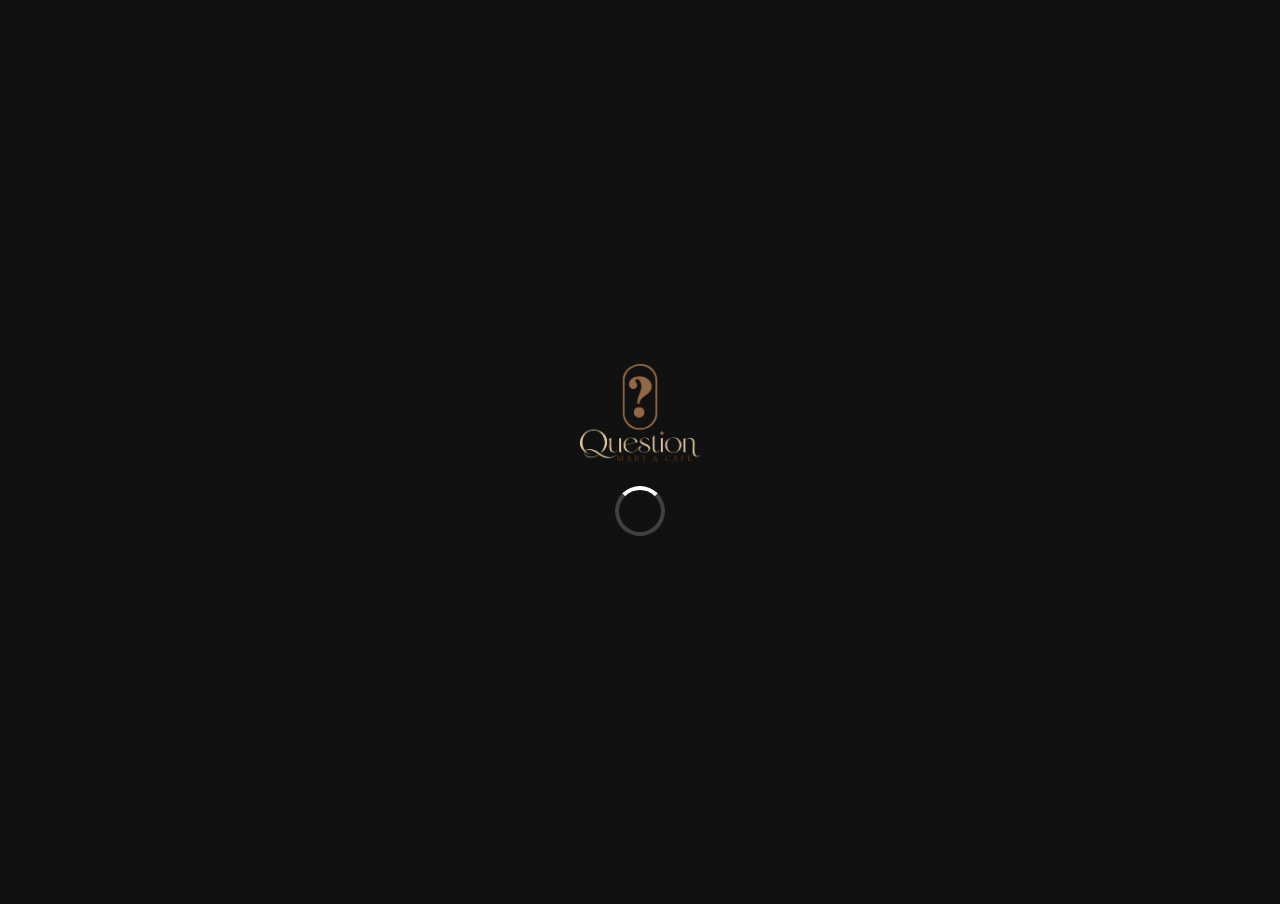
==== index.html @ dfa6069f "Update title and add meta tags for social sharing Updated the title and added Open Graph and Twitter" ====
<!DOCTYPE html>
<html lang="en">
<head>
  <meta charset="UTF-8" />
  <meta name="viewport" content="width=device-width, initial-scale=1.0" />
  <title>Question MART & CAFE Menu</title>

  <meta property="og:title" content="Question MART & CAFE" />
  <meta property="og:description" content="Check our full café menu online." />
  <meta property="og:image" content="logo.png" />
  <meta property="og:type" content="website" />
  <meta property="og:url" content="https://YOUR_USERNAME.github.io/menu-site/" />

  <meta name="twitter:card" content="summary_large_image" />
  <meta name="twitter:title" content="Question MART & CAFE" />
  <meta name="twitter:description" content="Check our full café menu online." />
  <meta name="twitter:image" content="logo.png" />

  <style>
    * {
      margin: 0;
      padding: 0;
      box-sizing: border-box;
    }

    body {
      width: 100%;
      height: 100vh;
      overflow: hidden;
      background: #111;
      font-family: Arial, sans-serif;
    }

    .loader {
      position: fixed;
      inset: 0;
      background: #111;
      display: flex;
      flex-direction: column;
      align-items: center;
      justify-content: center;
      z-index: 9999;
      transition: opacity 0.4s ease;
    }

    .loader img {
      width: 120px;
      margin-bottom: 25px;
    }

    .spinner {
      width: 50px;
      height: 50px;
      border: 4px solid rgba(255,255,255,0.2);
      border-top: 4px solid #fff;
      border-radius: 50%;
      animation: spin 1s linear infinite;
    }

    @keyframes spin {
      0% {
        transform: rotate(0deg);
      }
      100% {
        transform: rotate(360deg);
      }
    }

    .pdf-container {
      width: 100%;
      height: 100vh;
    }

    embed {
      width: 100%;
      height: 100%;
      border: none;
    }

    .top-bar {
      position: fixed;
      top: 15px;
      right: 15px;
      z-index: 1000;
    }

    .upload-btn {
      background: #ffffff;
      color: #000;
      border: none;
      padding: 10px 16px;
      border-radius: 10px;
      cursor: pointer;
      font-size: 14px;
      font-weight: bold;
    }

    .upload-btn:hover {
      opacity: 0.9;
    }

    input {
      display: none;
    }
  </style>
</head>
<body>

  <div class="loader" id="loader">
    <img src="Logo.PNG" alt="Logo" />
    <div class="spinner"></div>
  </div>

  <div class="pdf-container">
    <embed id="pdfViewer" src="Menu.pdf" type="application/pdf" />
  </div>

  <script>
    const pdfViewer = document.getElementById('pdfViewer');
    const loader = document.getElementById('loader');

    pdfViewer.src = 'Menu.pdf';

    setTimeout(() => {
      loader.style.opacity = '0';

      setTimeout(() => {
        loader.style.display = 'none';
      }, 400);
    }, 3000);
  </script>

</body>
</html>
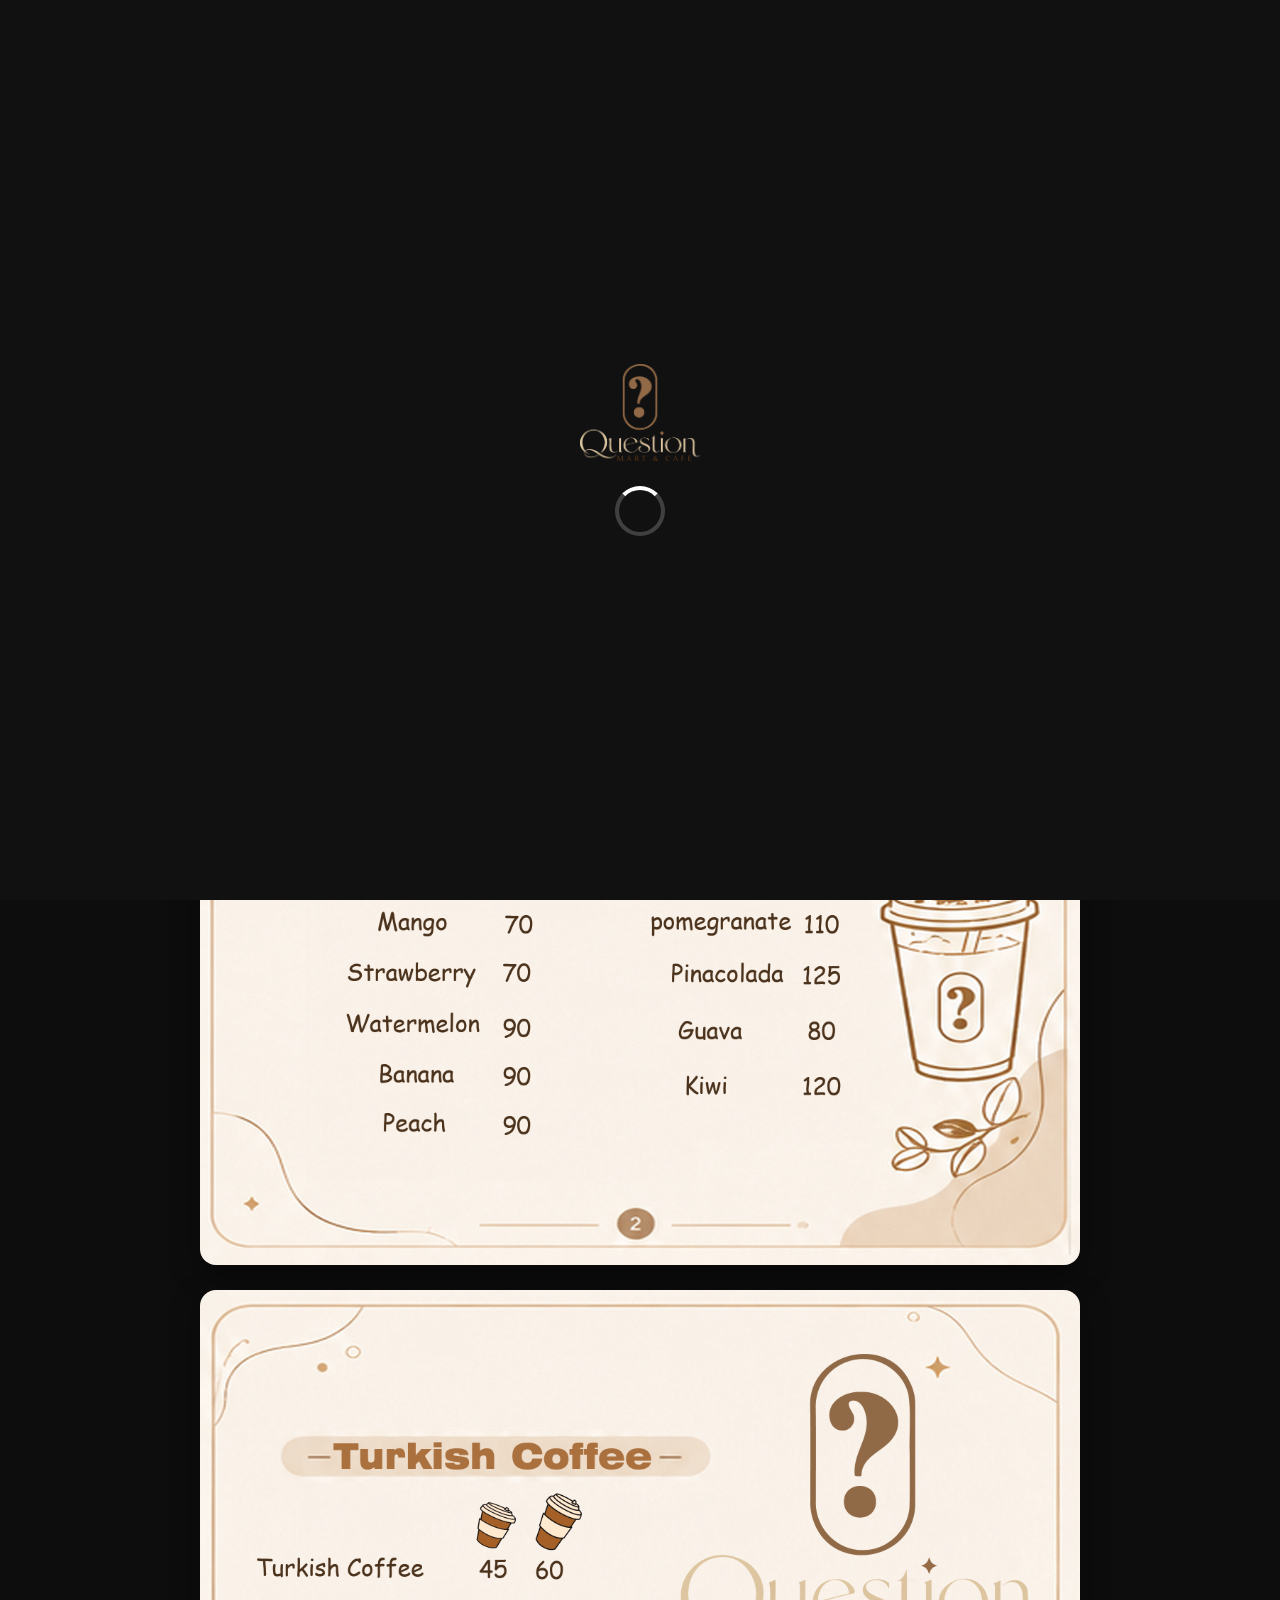
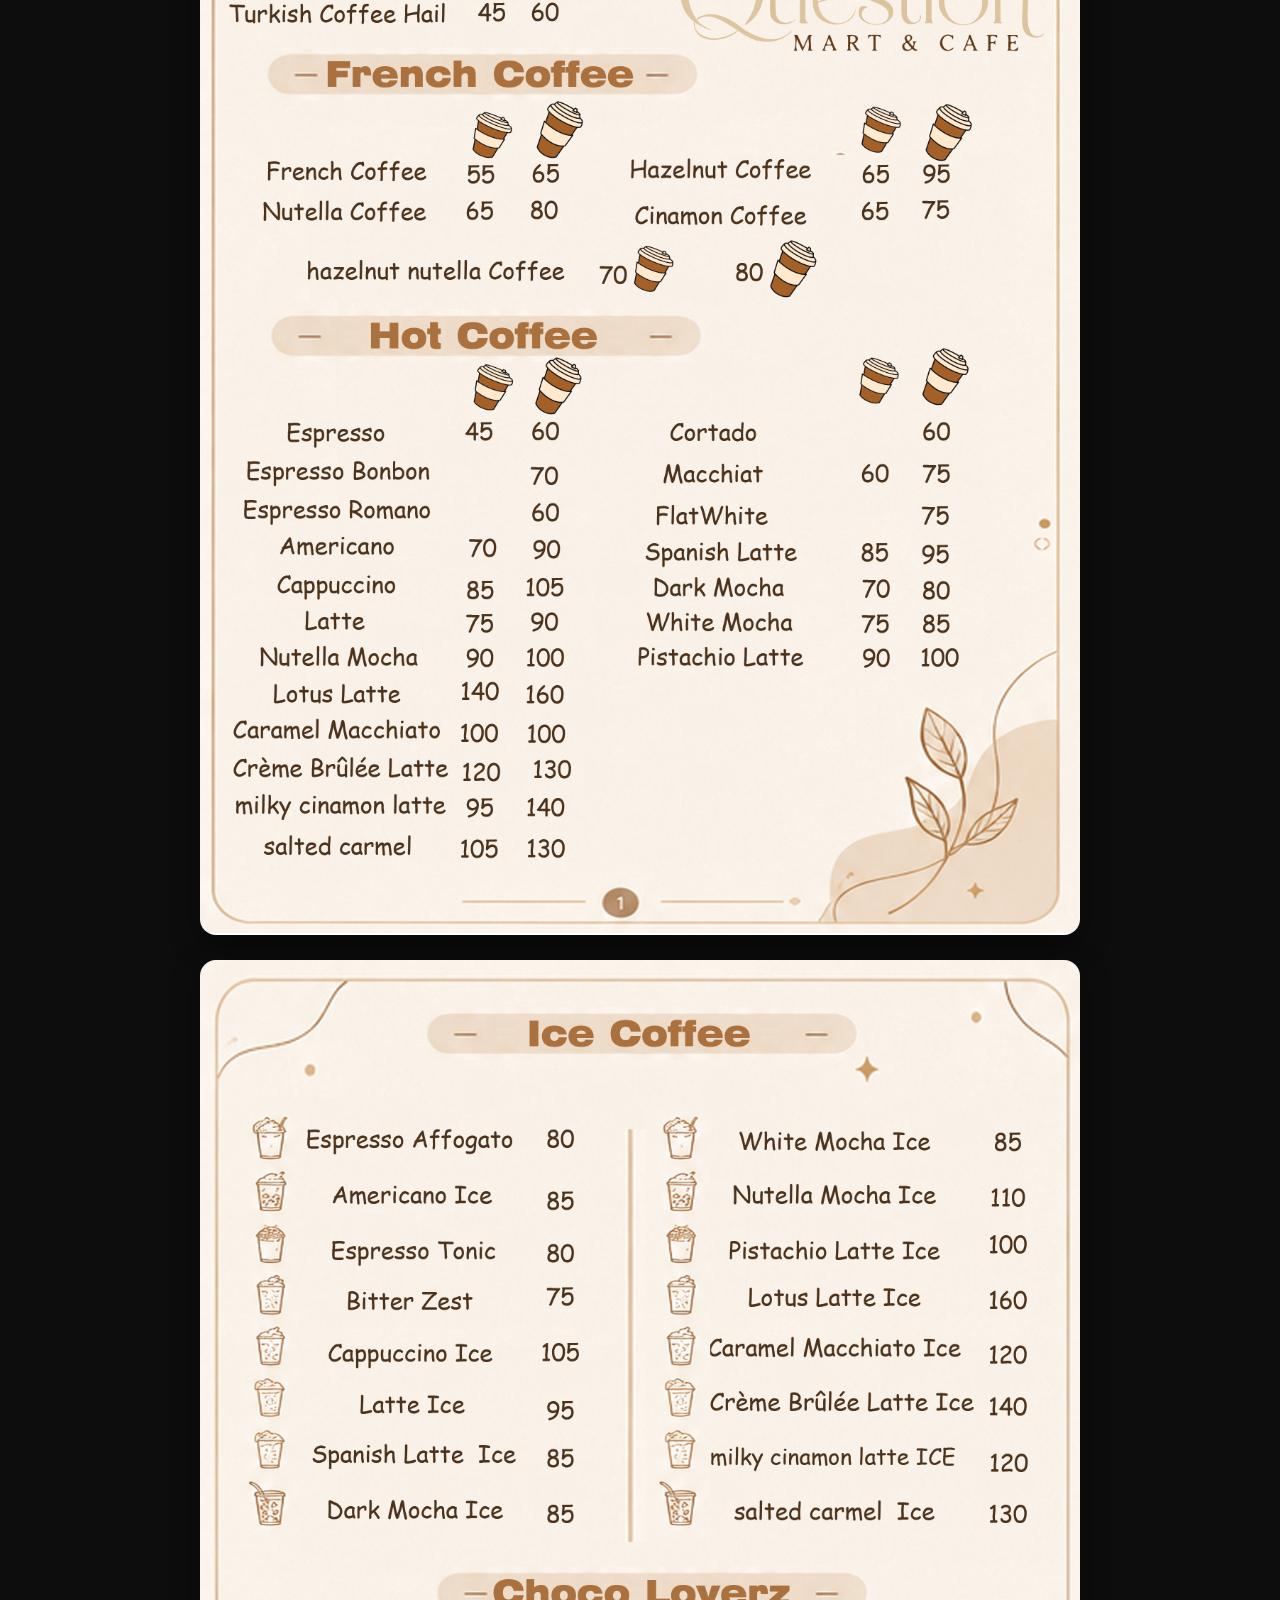
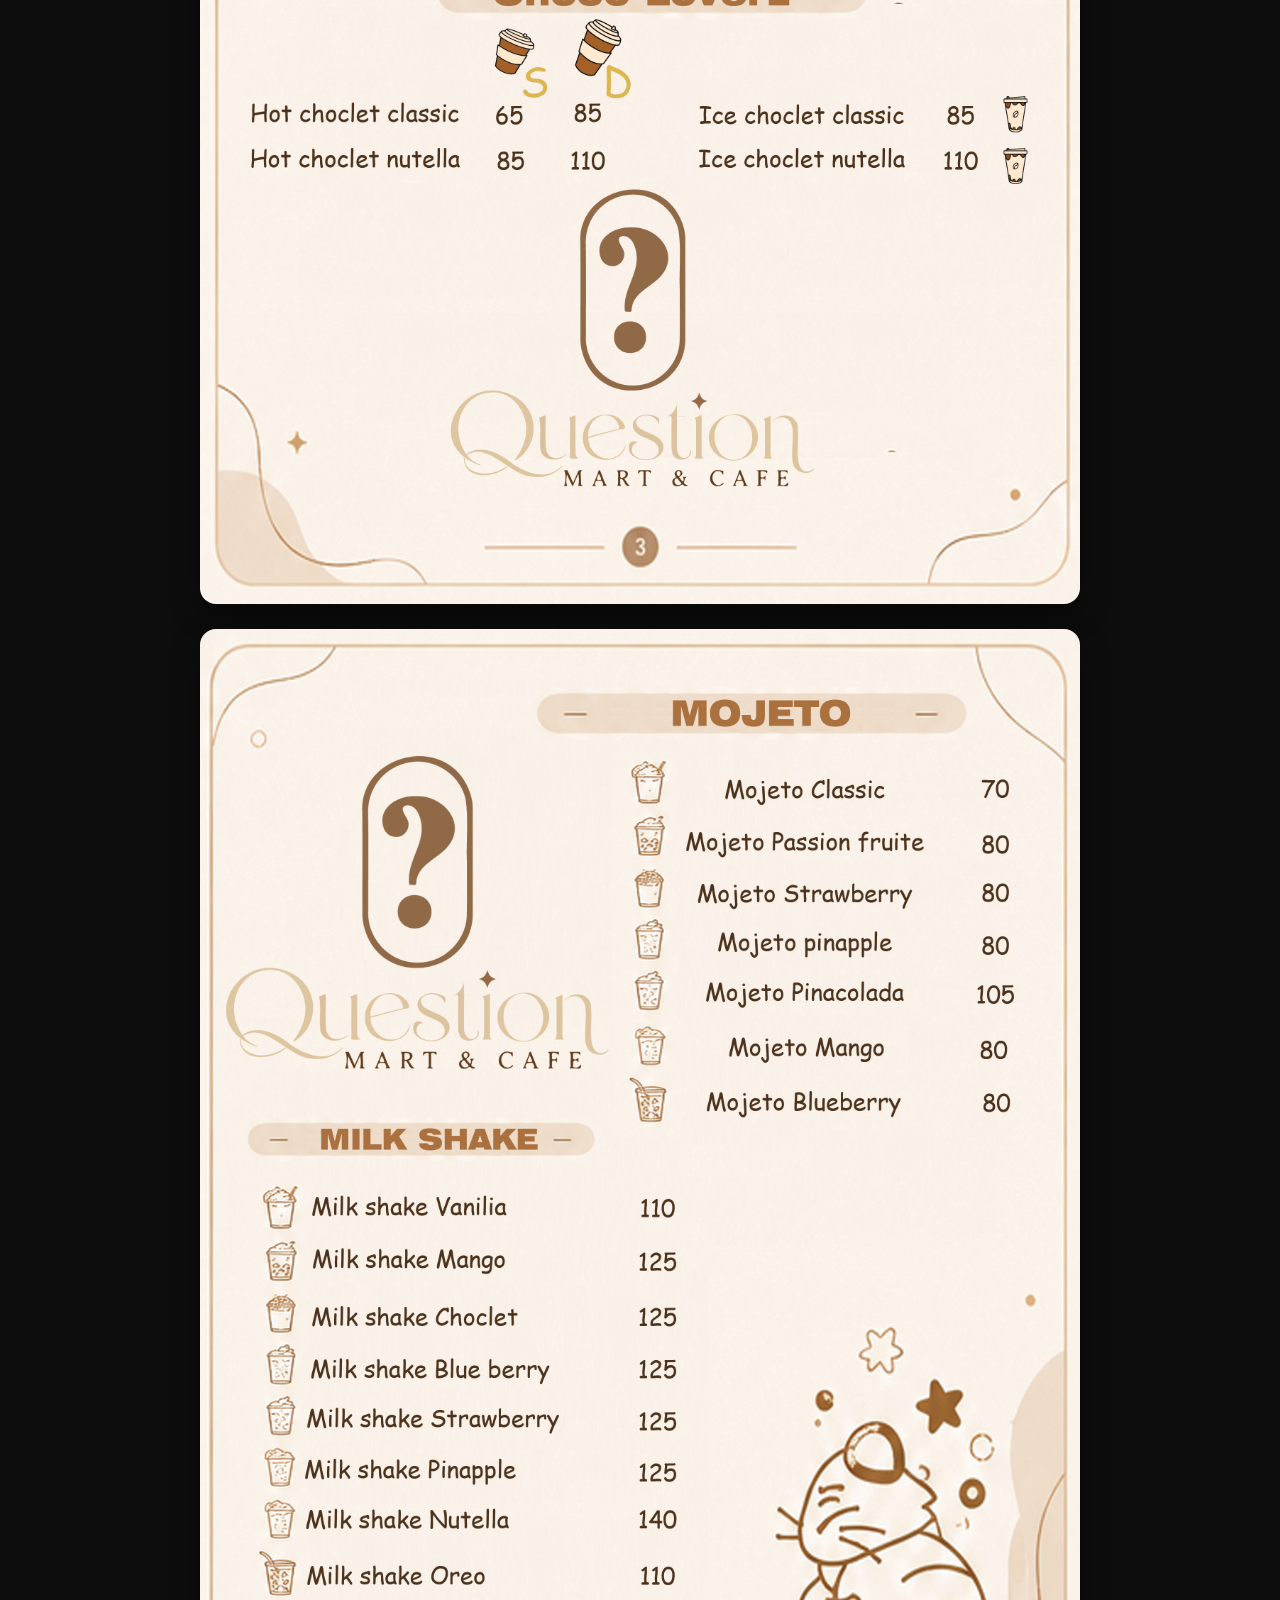
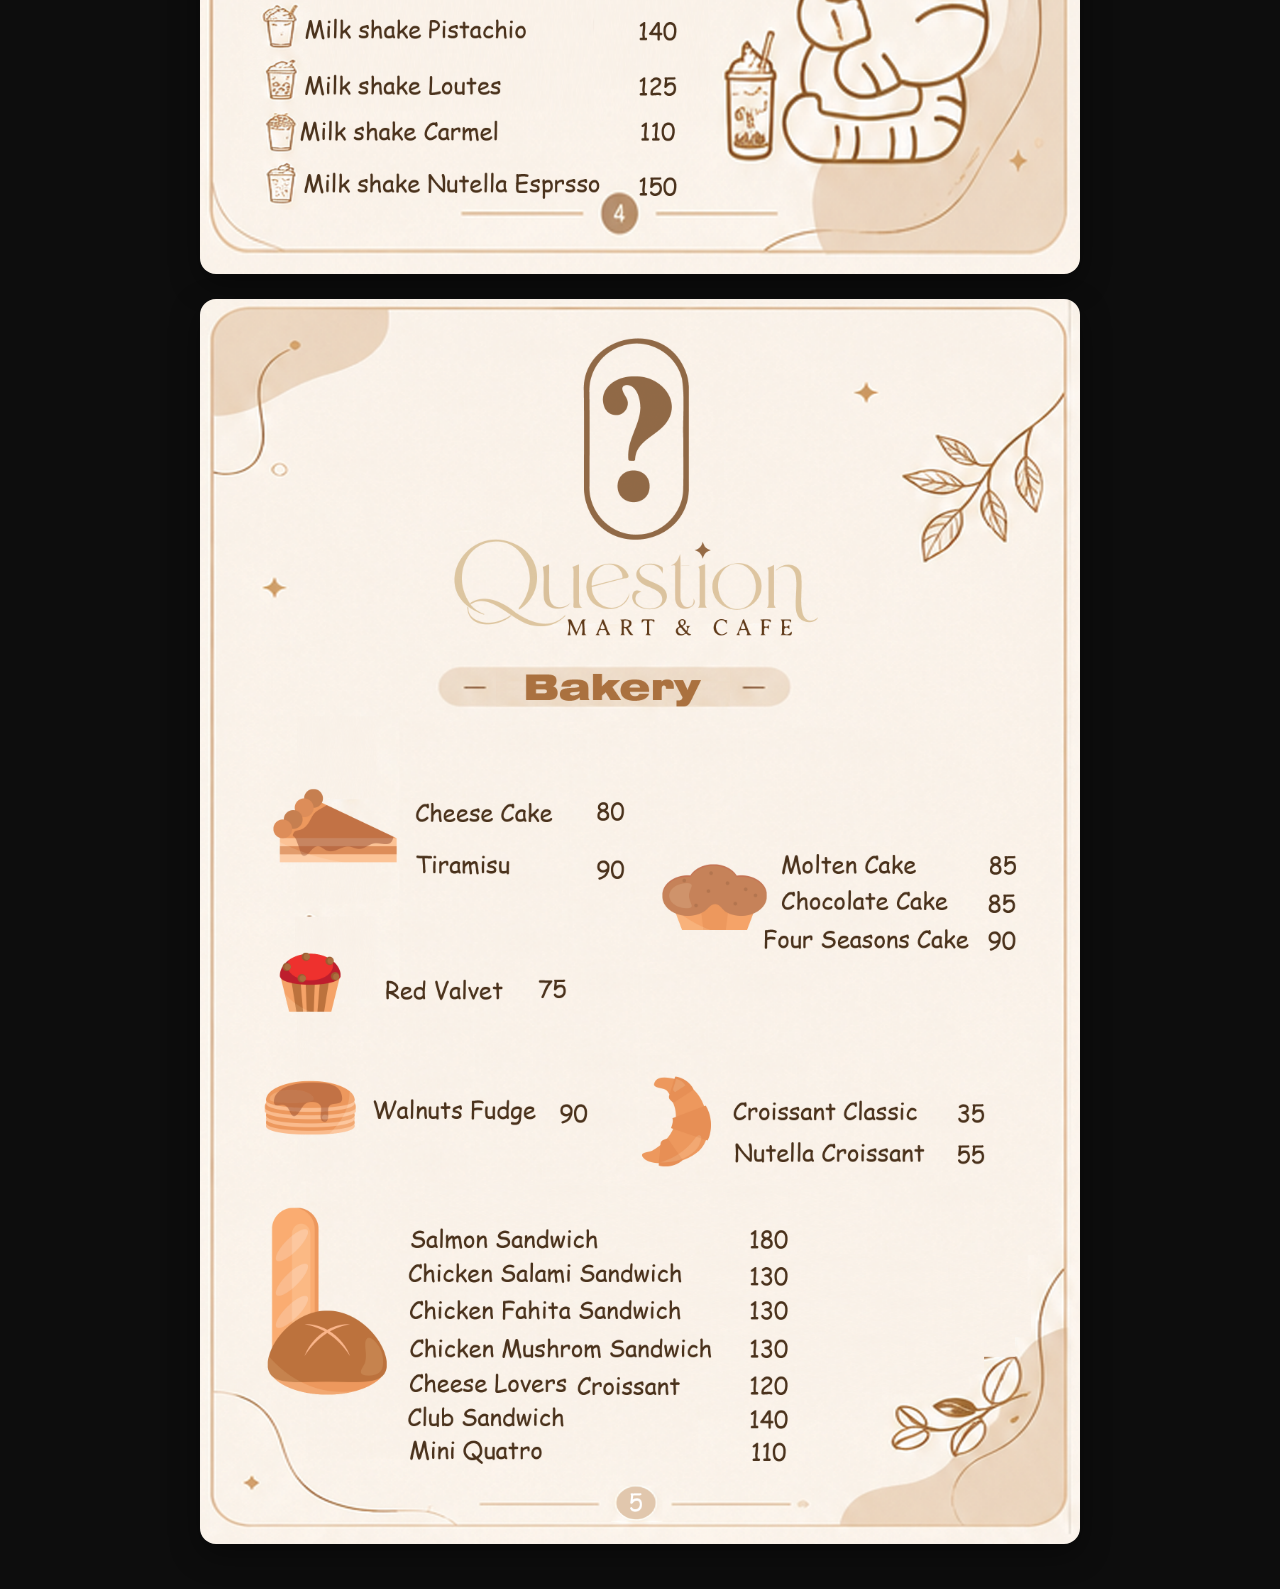
==== commit c3a8abbc: "Update index.html" ====
--- a/index.html
+++ b/index.html
@@ -7,9 +7,9 @@
 
   <meta property="og:title" content="Question MART & CAFE" />
   <meta property="og:description" content="Check our full café menu online." />
-  <meta property="og:image" content="logo.png" />
+  <meta property="og:image" content="Logo.PNG" />
   <meta property="og:type" content="website" />
-  <meta property="og:url" content="https://YOUR_USERNAME.github.io/menu-site/" />
+  <meta property="og:url" content="https://mohd-adel.github.io/menu-site/" />
 
   <meta name="twitter:card" content="summary_large_image" />
   <meta name="twitter:title" content="Question MART & CAFE" />
@@ -27,7 +27,7 @@
       width: 100%;
       height: 100vh;
       overflow: hidden;
-      background: #111;
+    background:#0d0d0d;
       font-family: Arial, sans-serif;
     }
 
@@ -56,6 +56,23 @@
       border-radius: 50%;
       animation: spin 1s linear infinite;
     }
+
+    .menu-container{
+    width:100%;
+    max-width:900px;
+    margin:auto;
+    padding:20px 10px;
+}
+
+.menu-page{
+    width:100%;
+    display:block;
+    margin:0 auto 25px;
+    border-radius:16px;
+    box-shadow:
+        0 10px 30px rgba(0,0,0,.4),
+        0 0 1px rgba(255,255,255,.1);
+}
 
     @keyframes spin {
       0% {
@@ -111,9 +128,15 @@
     <div class="spinner"></div>
   </div>
 
-  <div class="pdf-container">
-    <embed id="pdfViewer" src="Menu.pdf" type="application/pdf" />
-  </div>
+<div class="menu-container">
+
+  <img src="Menu-Page-1.png" alt="Menu Page 1" class="menu-page">
+  <img src="Menu-Page-2.png" alt="Menu Page 2" class="menu-page">
+  <img src="Menu-Page-3.png" alt="Menu Page 3" class="menu-page">
+  <img src="Menu-Page-4.png" alt="Menu Page 4" class="menu-page">
+  <img src="Menu-Page-5.png" alt="Menu Page 5" class="menu-page">
+
+</div>
 
   <script>
     const pdfViewer = document.getElementById('pdfViewer');
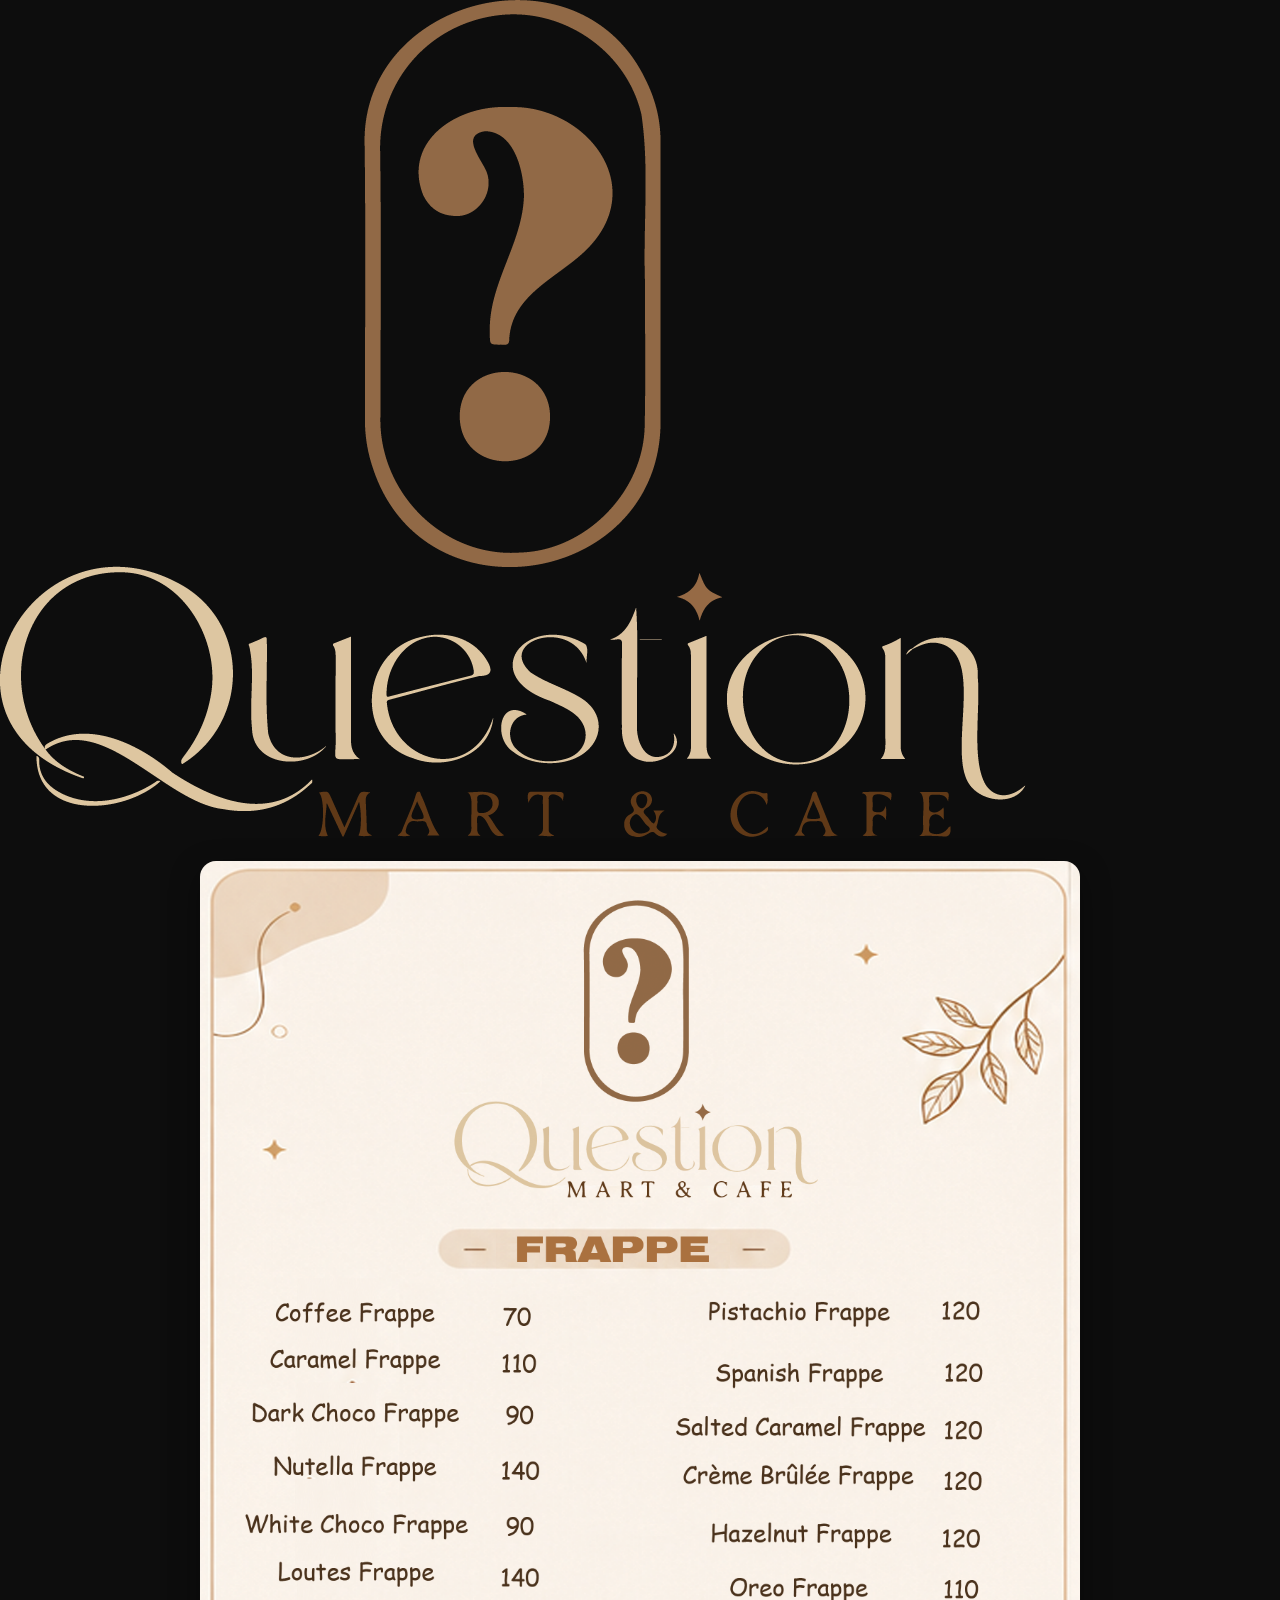
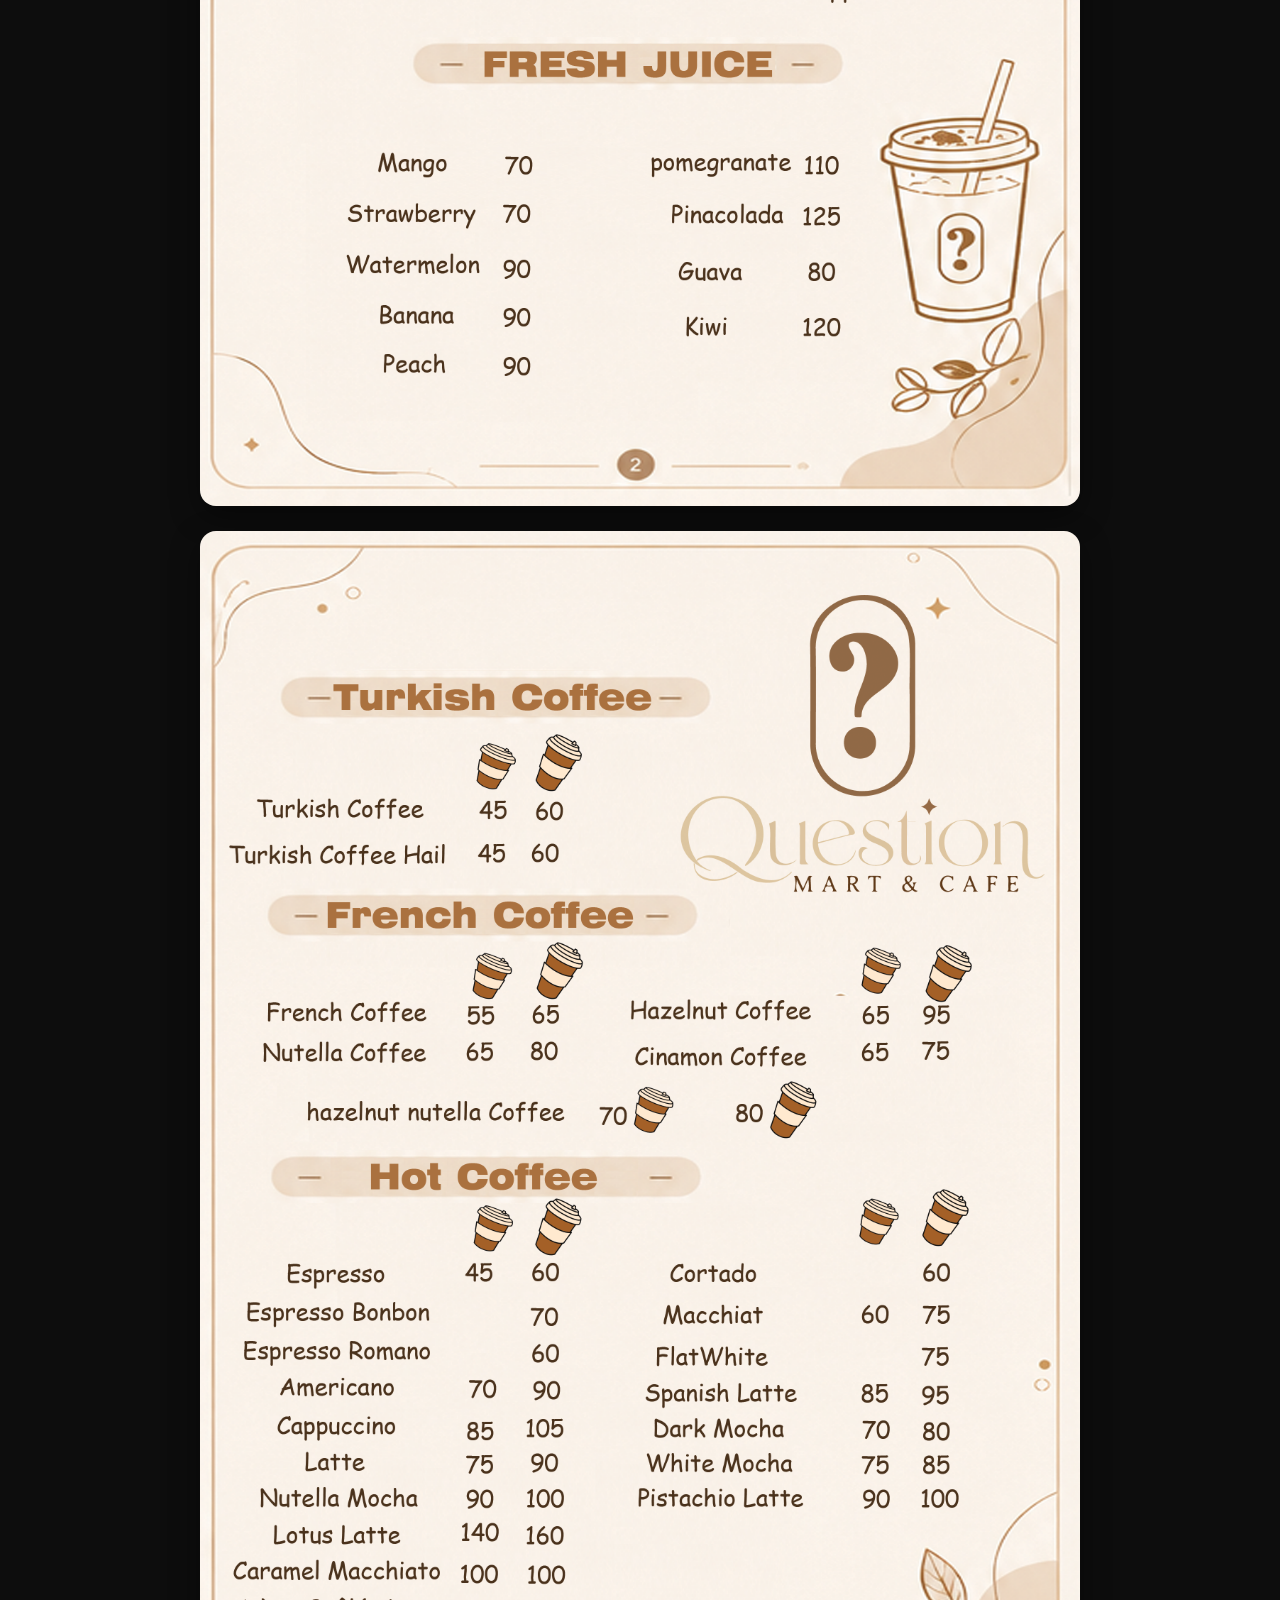
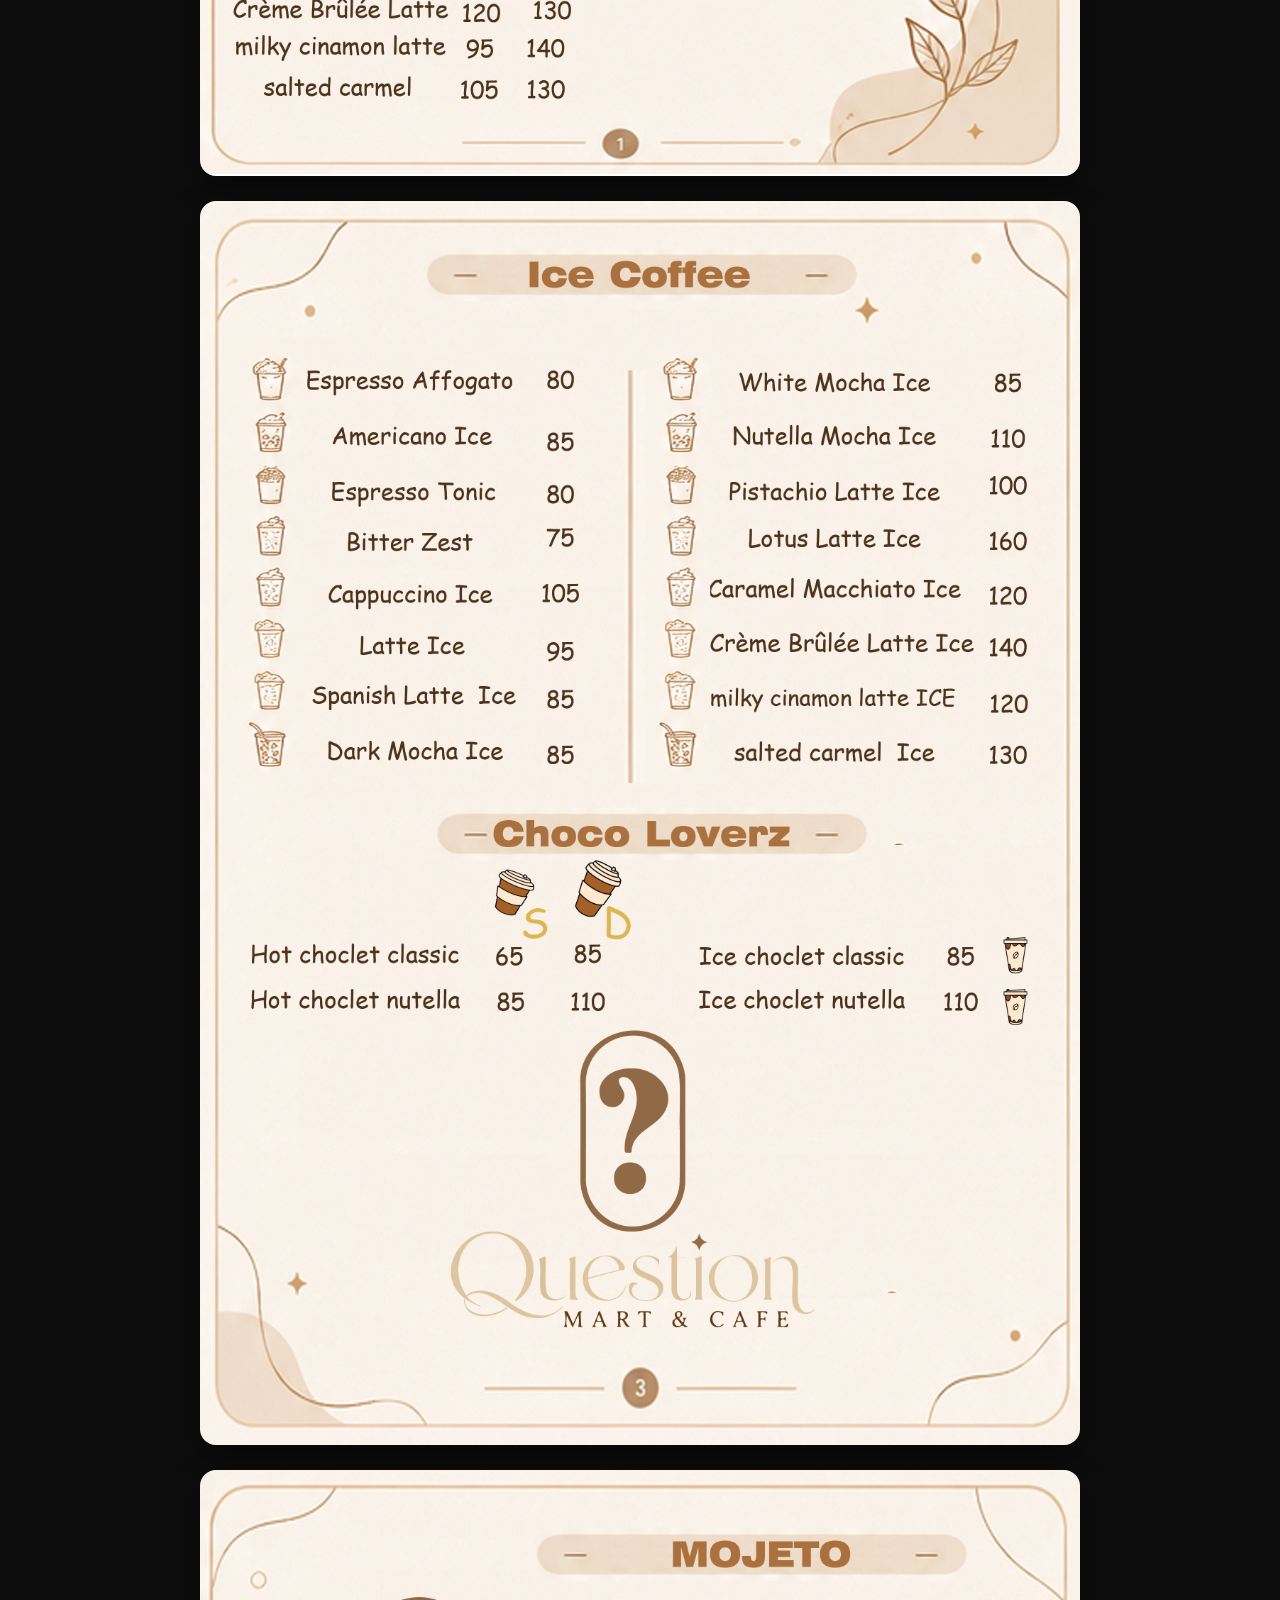
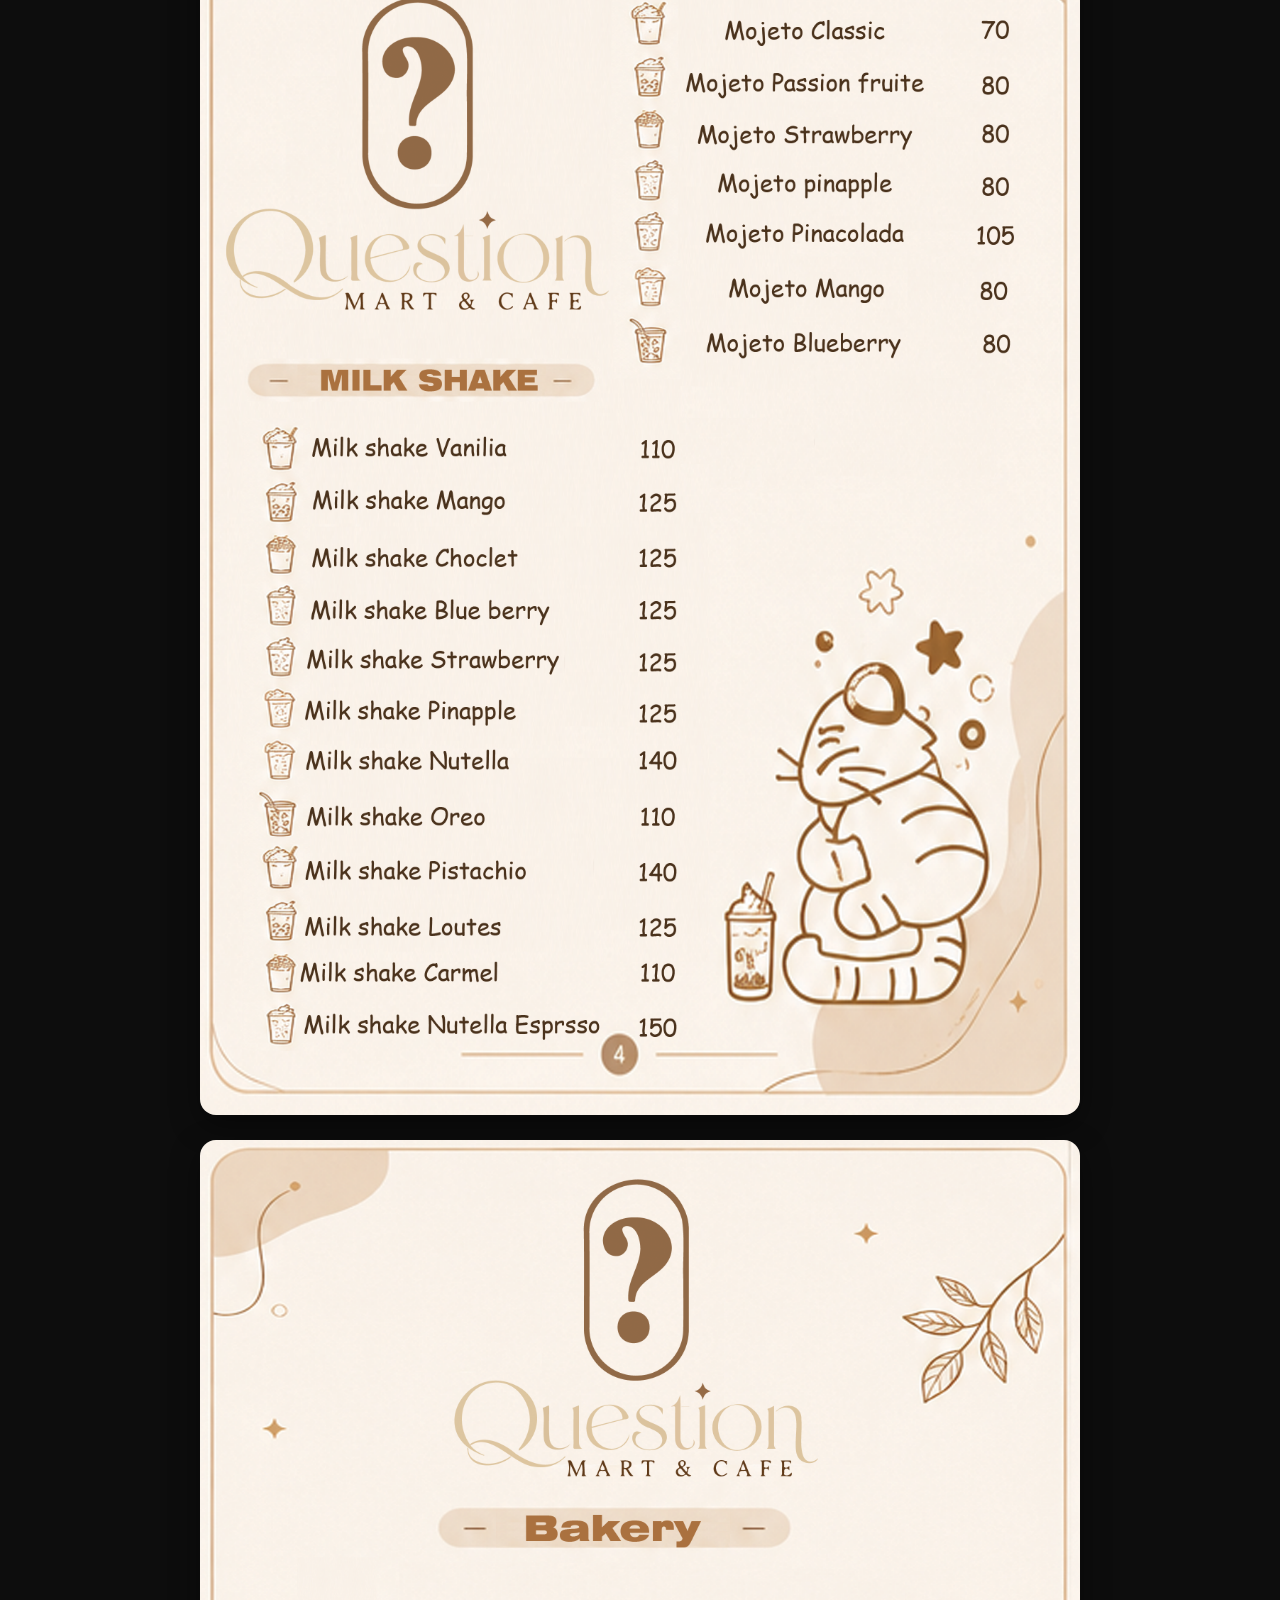
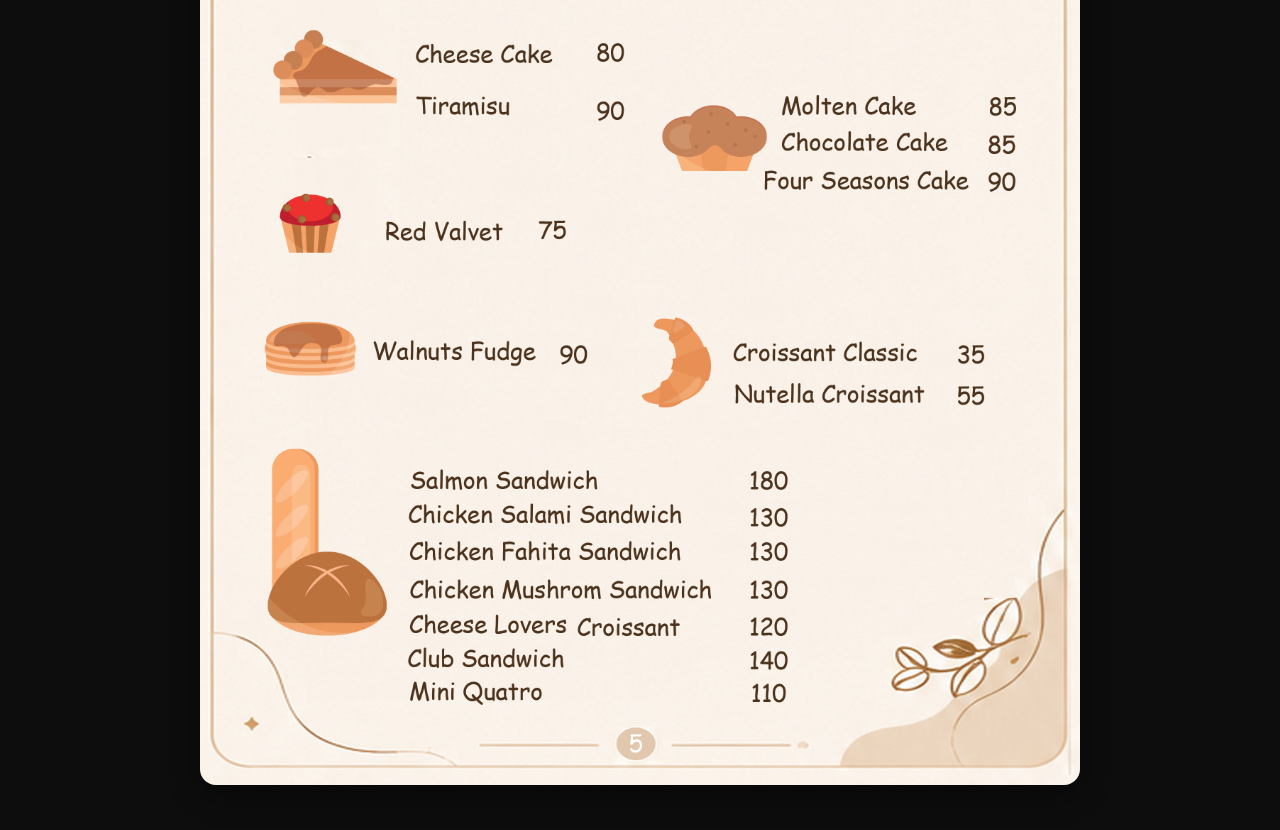
==== commit 9189a997: "Refactor loader and logo elements in index.html" ====
--- a/index.html
+++ b/index.html
@@ -123,14 +123,18 @@
 </head>
 <body>
 
-  <div class="loader" id="loader">
-    <img src="Logo.PNG" alt="Logo" />
+<div class="loader" id="loader">
+    <img src="Logo.PNG" alt="Question MART & CAFE">
     <div class="spinner"></div>
-  </div>
+</div>
+
+<div class="logo">
+    <img src="Logo.PNG" alt="Question MART & CAFE">
+</div>
 
 <div class="menu-container">
 
-  <img src="Menu-Page-1.png" alt="Menu Page 1" class="menu-page">
+ <img src="Menu-Page-1.png" alt="Menu Page 1" class="menu-page">
   <img src="Menu-Page-2.png" alt="Menu Page 2" class="menu-page">
   <img src="Menu-Page-3.png" alt="Menu Page 3" class="menu-page">
   <img src="Menu-Page-4.png" alt="Menu Page 4" class="menu-page">
@@ -138,20 +142,23 @@
 
 </div>
 
-  <script>
-    const pdfViewer = document.getElementById('pdfViewer');
-    const loader = document.getElementById('loader');
+<script>
+window.onload = function () {
 
-    pdfViewer.src = 'Menu.pdf';
+    setTimeout(function () {
 
-    setTimeout(() => {
-      loader.style.opacity = '0';
+        const loader = document.getElementById('loader');
 
-      setTimeout(() => {
-        loader.style.display = 'none';
-      }, 400);
+        loader.style.opacity = '0';
+
+        setTimeout(function () {
+            loader.style.display = 'none';
+        }, 400);
+
     }, 3000);
-  </script>
+
+};
+</script>
 
 </body>
 </html>
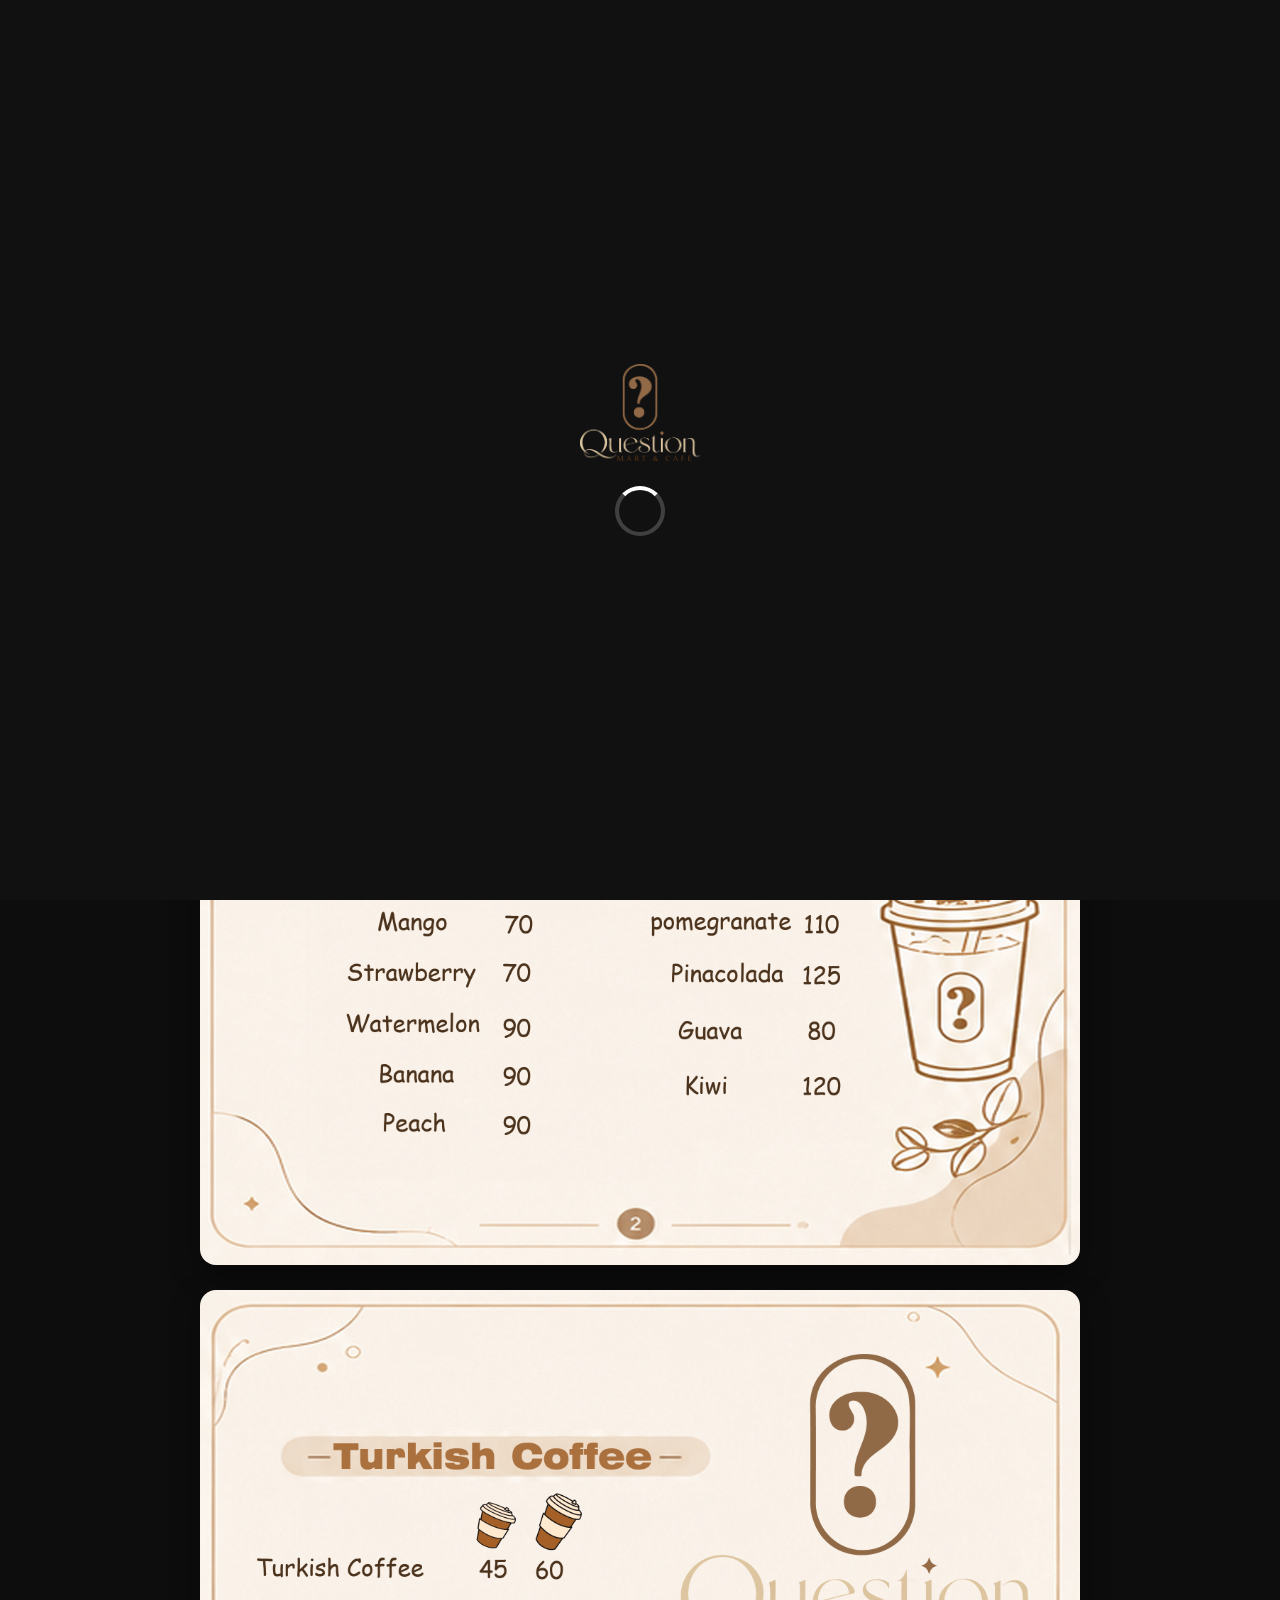
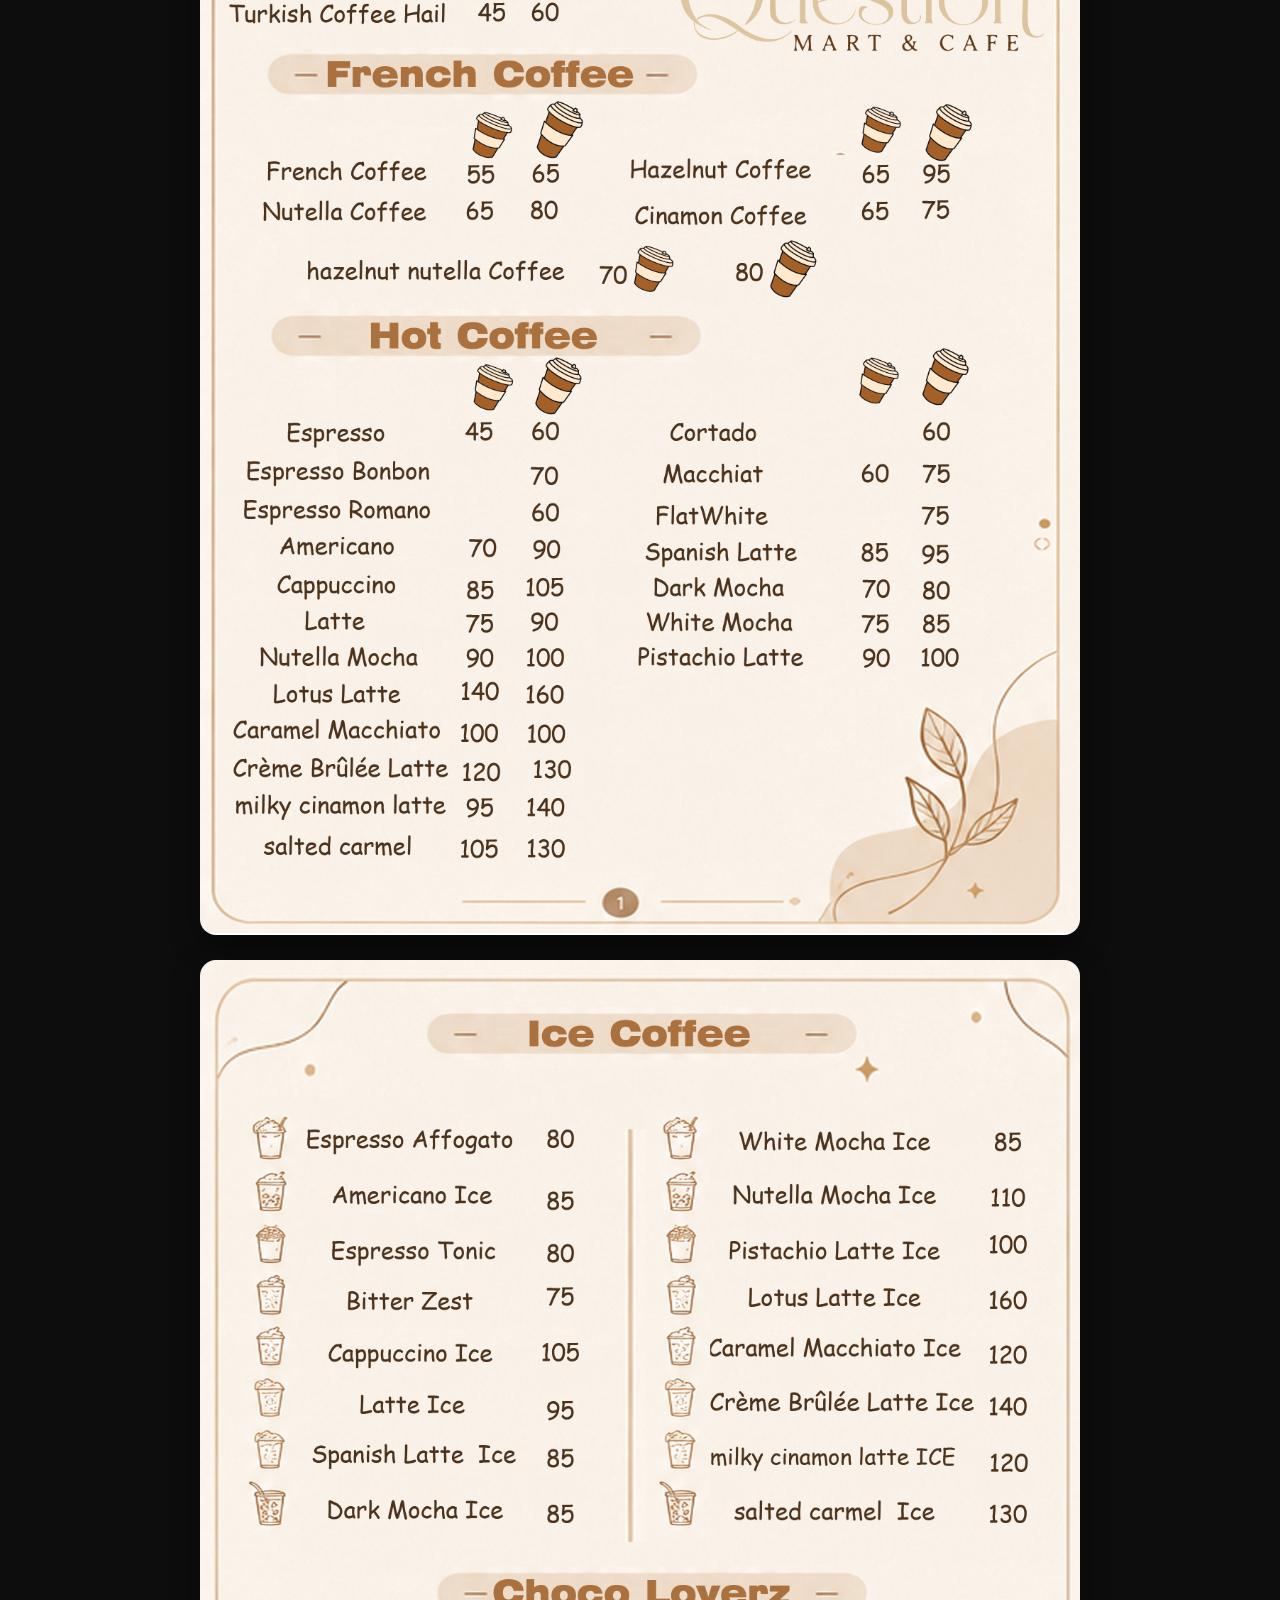
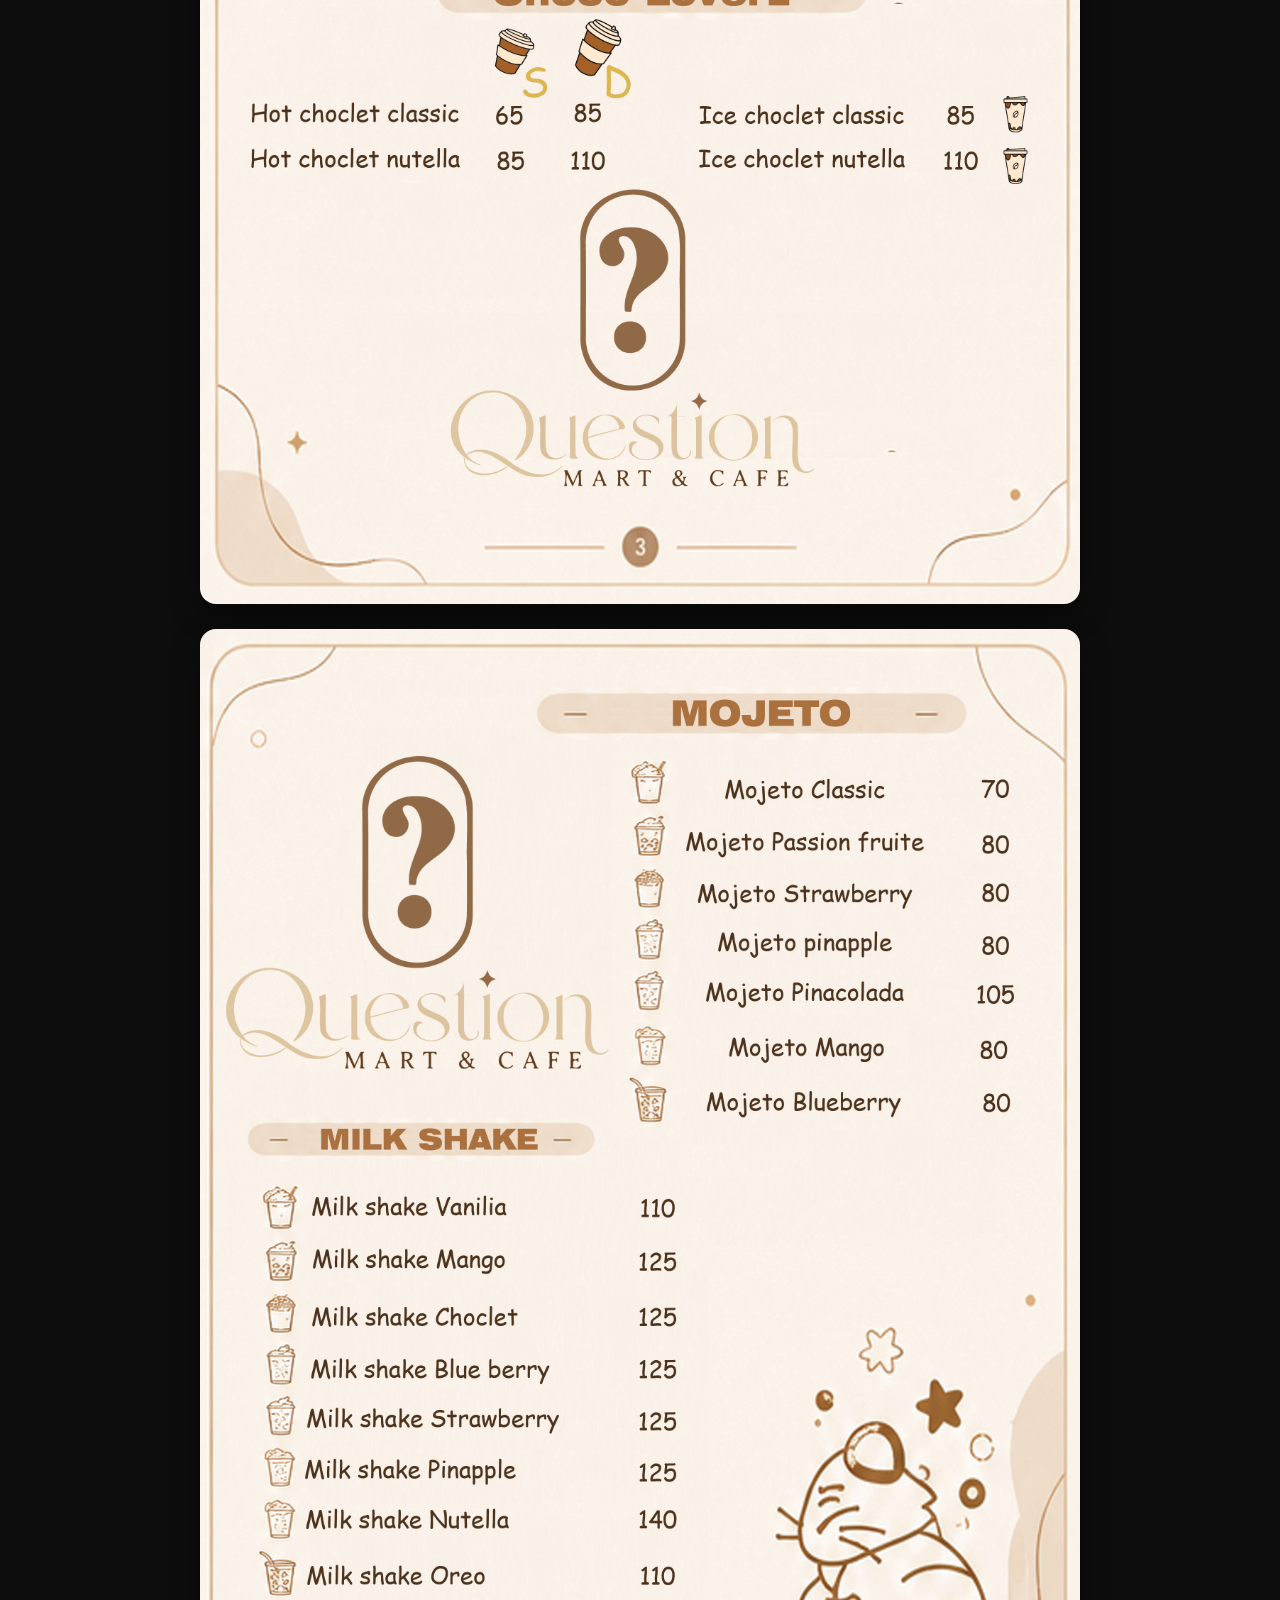
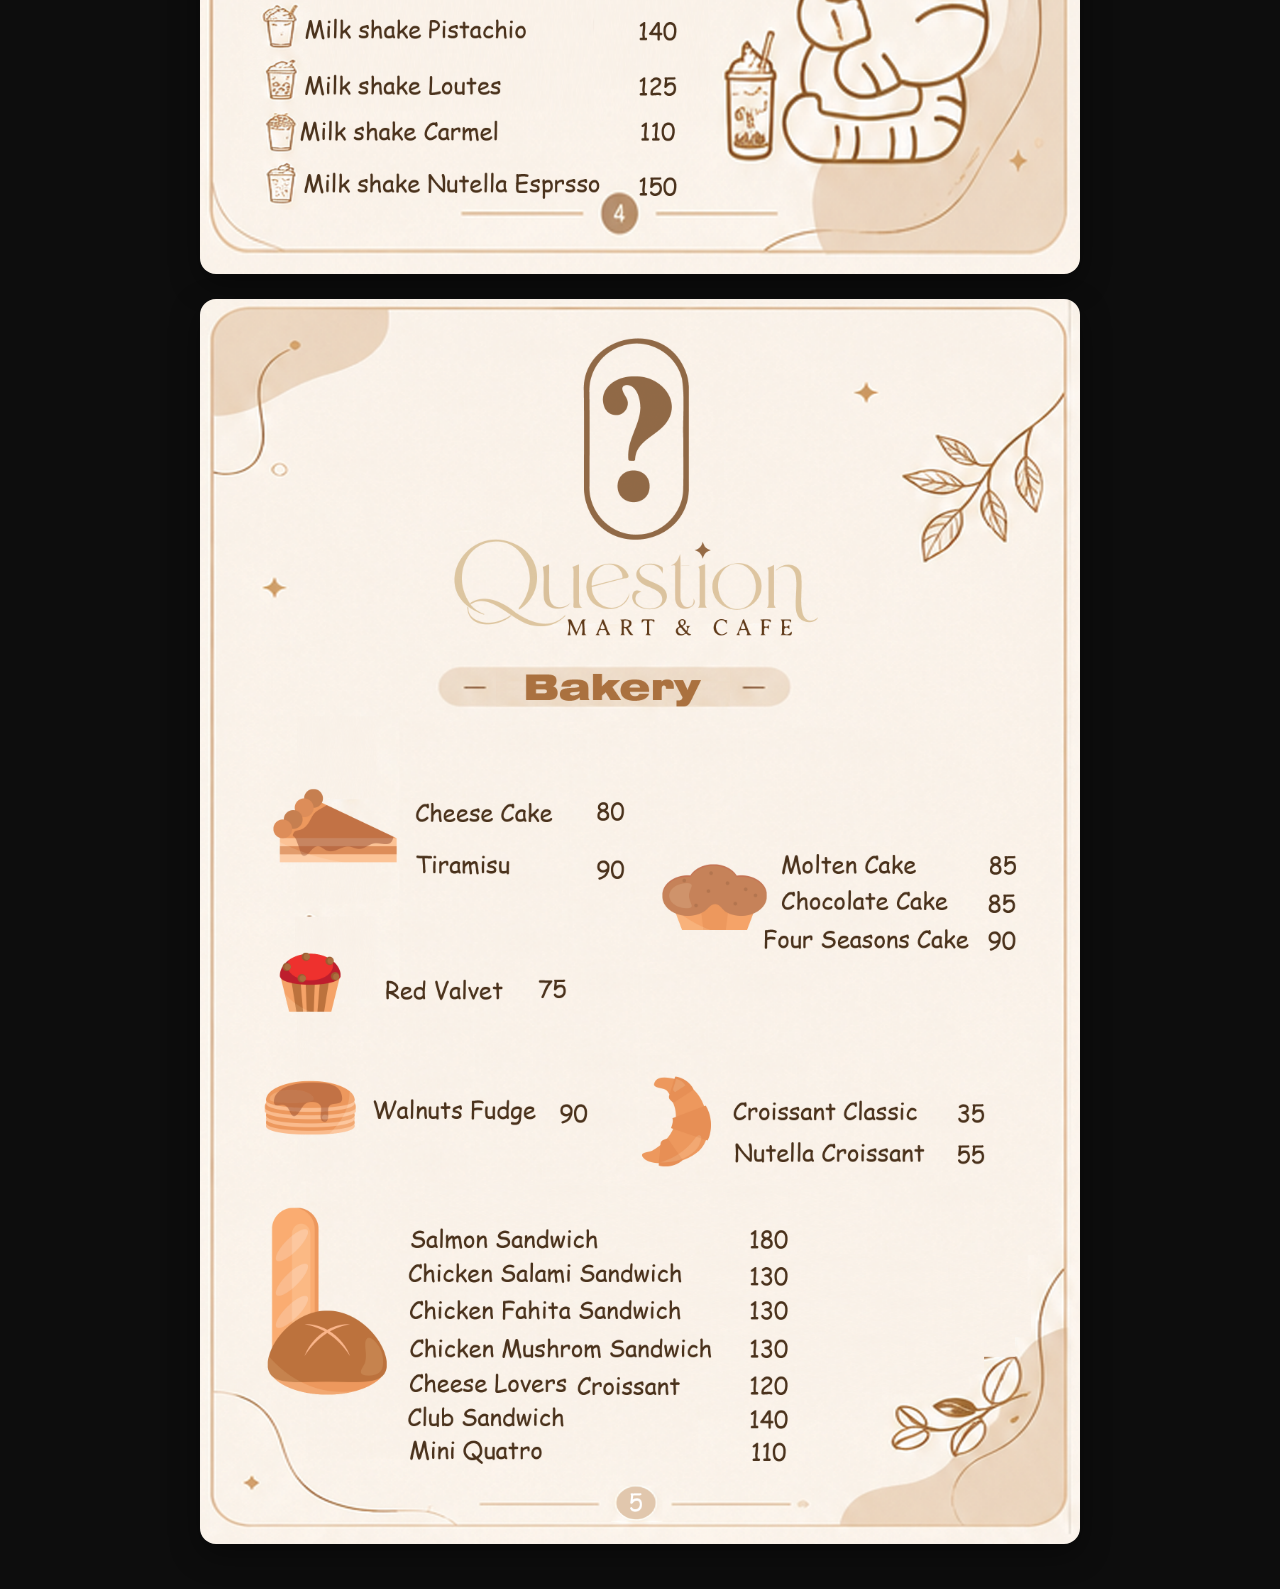
==== commit ee655fe4: "Remove redundant logo div from index.html Removed redundant logo div from the HTML." ====
--- a/index.html
+++ b/index.html
@@ -128,10 +128,6 @@
     <div class="spinner"></div>
 </div>
 
-<div class="logo">
-    <img src="Logo.PNG" alt="Question MART & CAFE">
-</div>
-
 <div class="menu-container">
 
  <img src="Menu-Page-1.png" alt="Menu Page 1" class="menu-page">
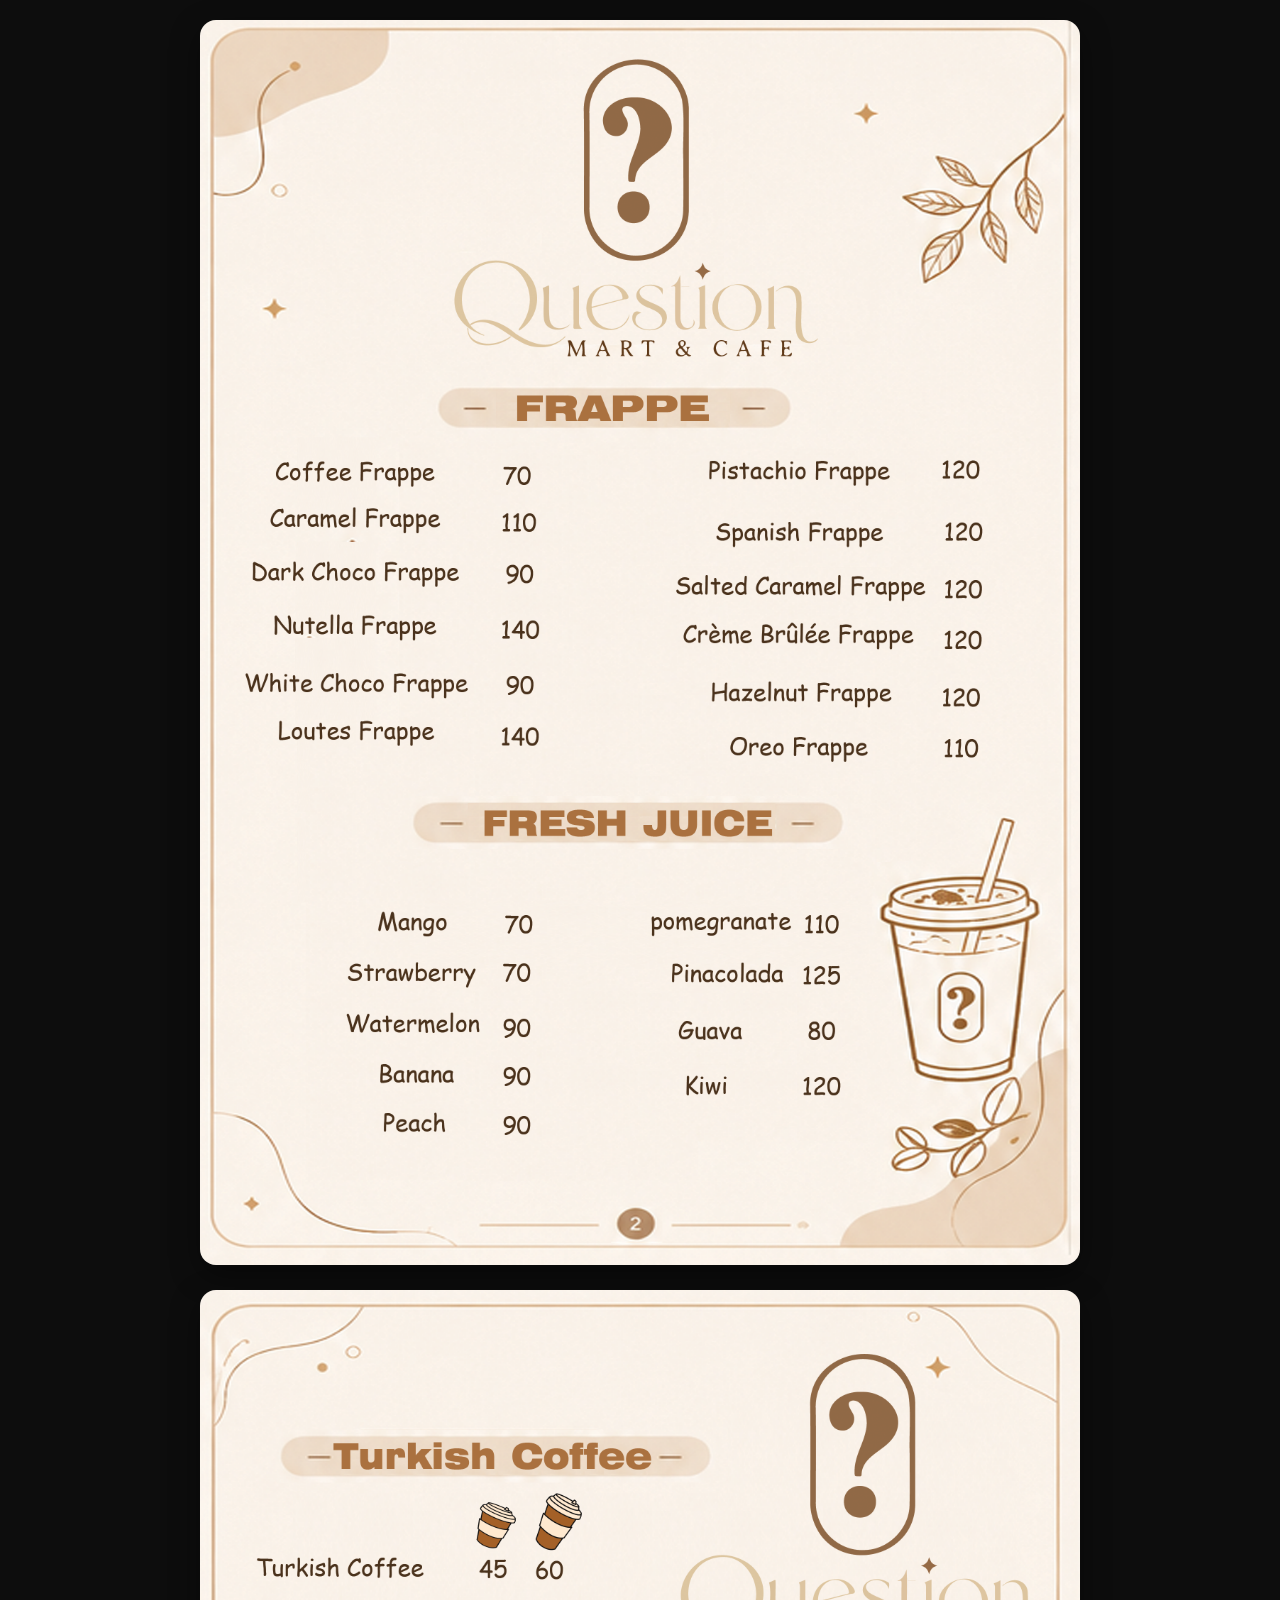
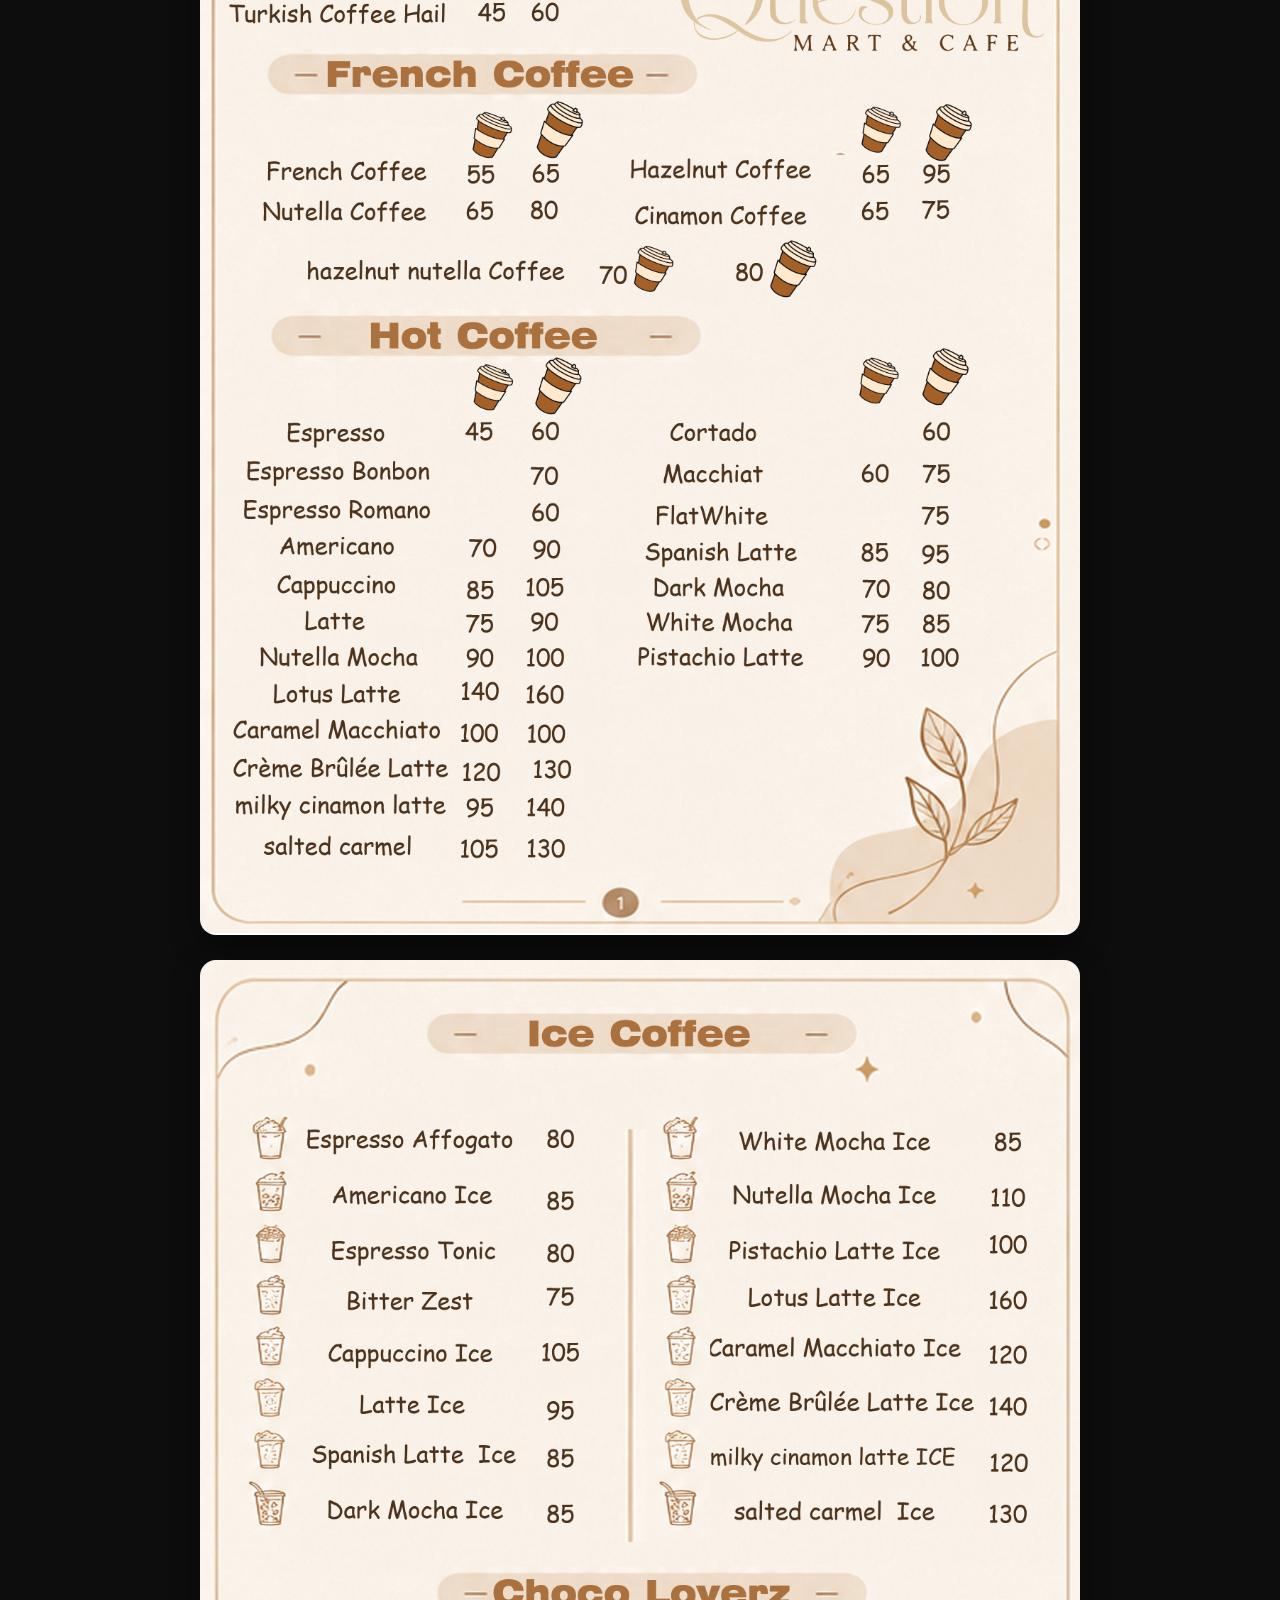
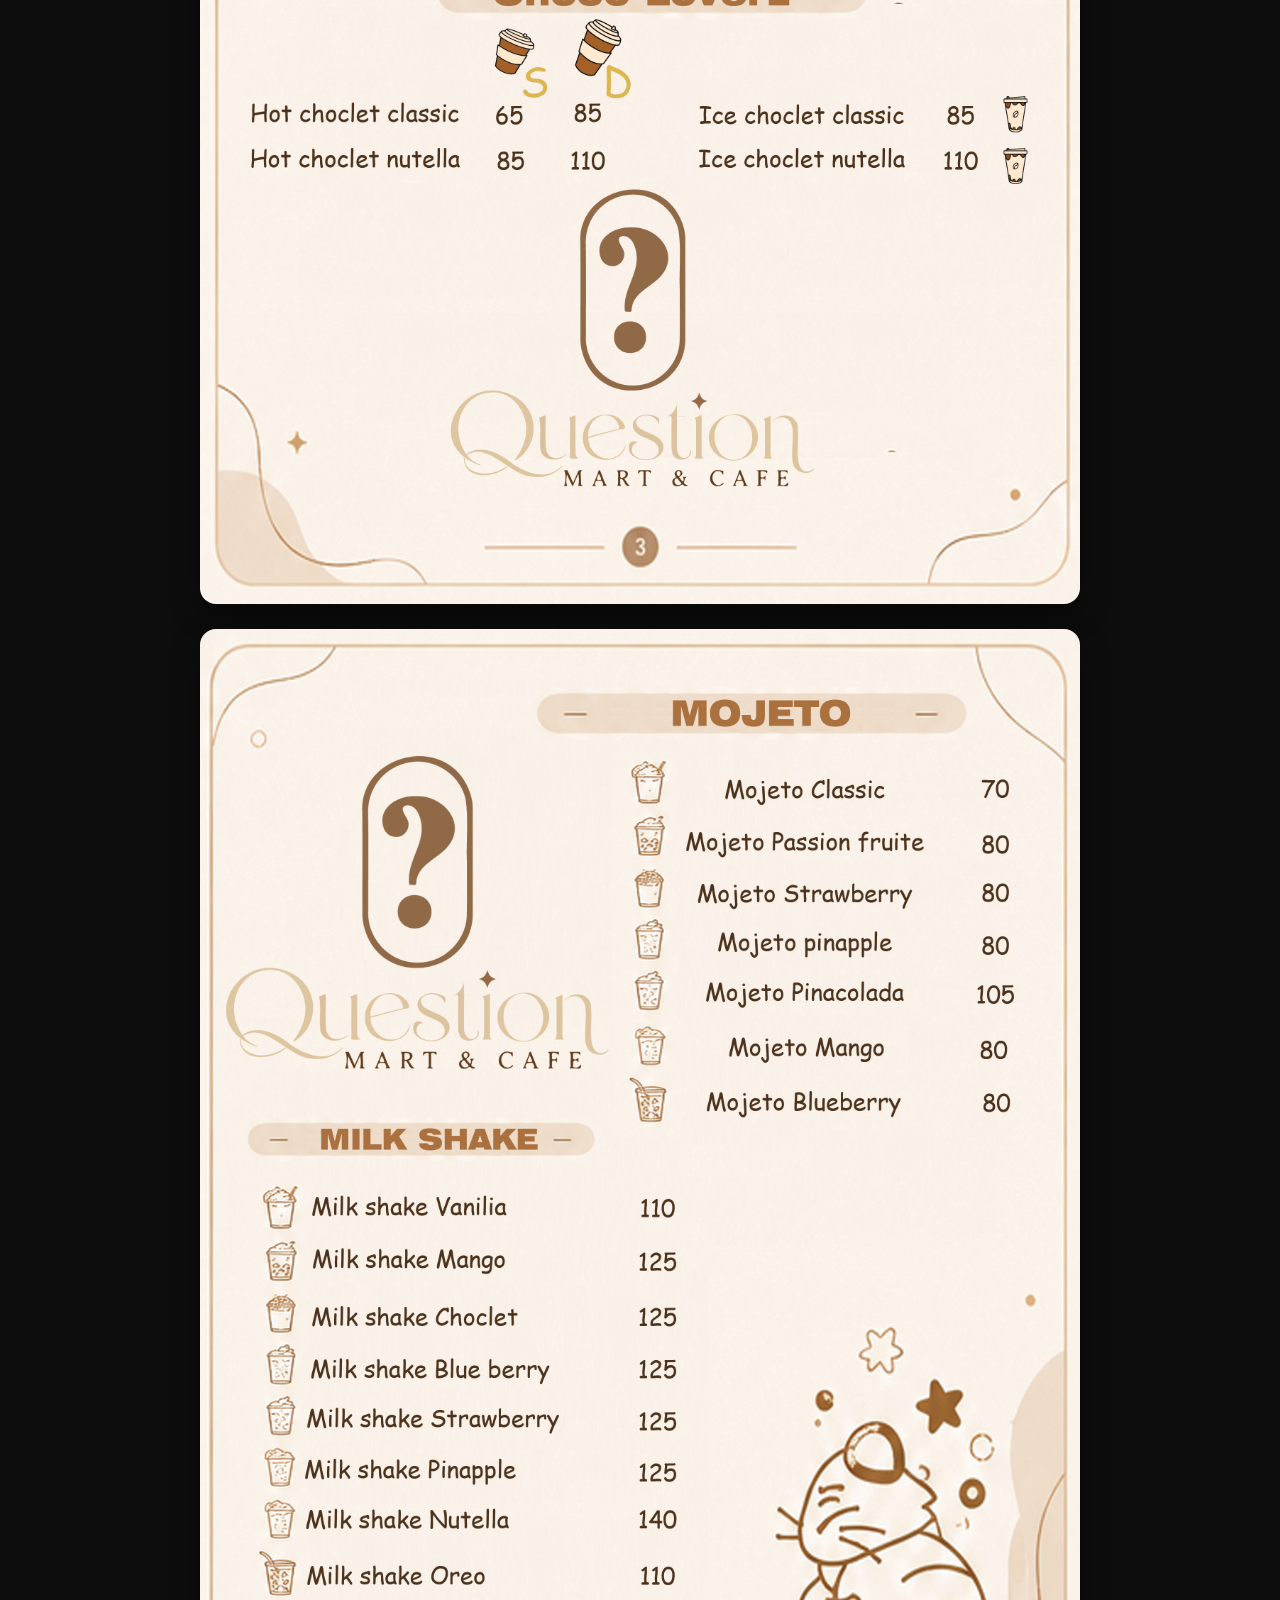
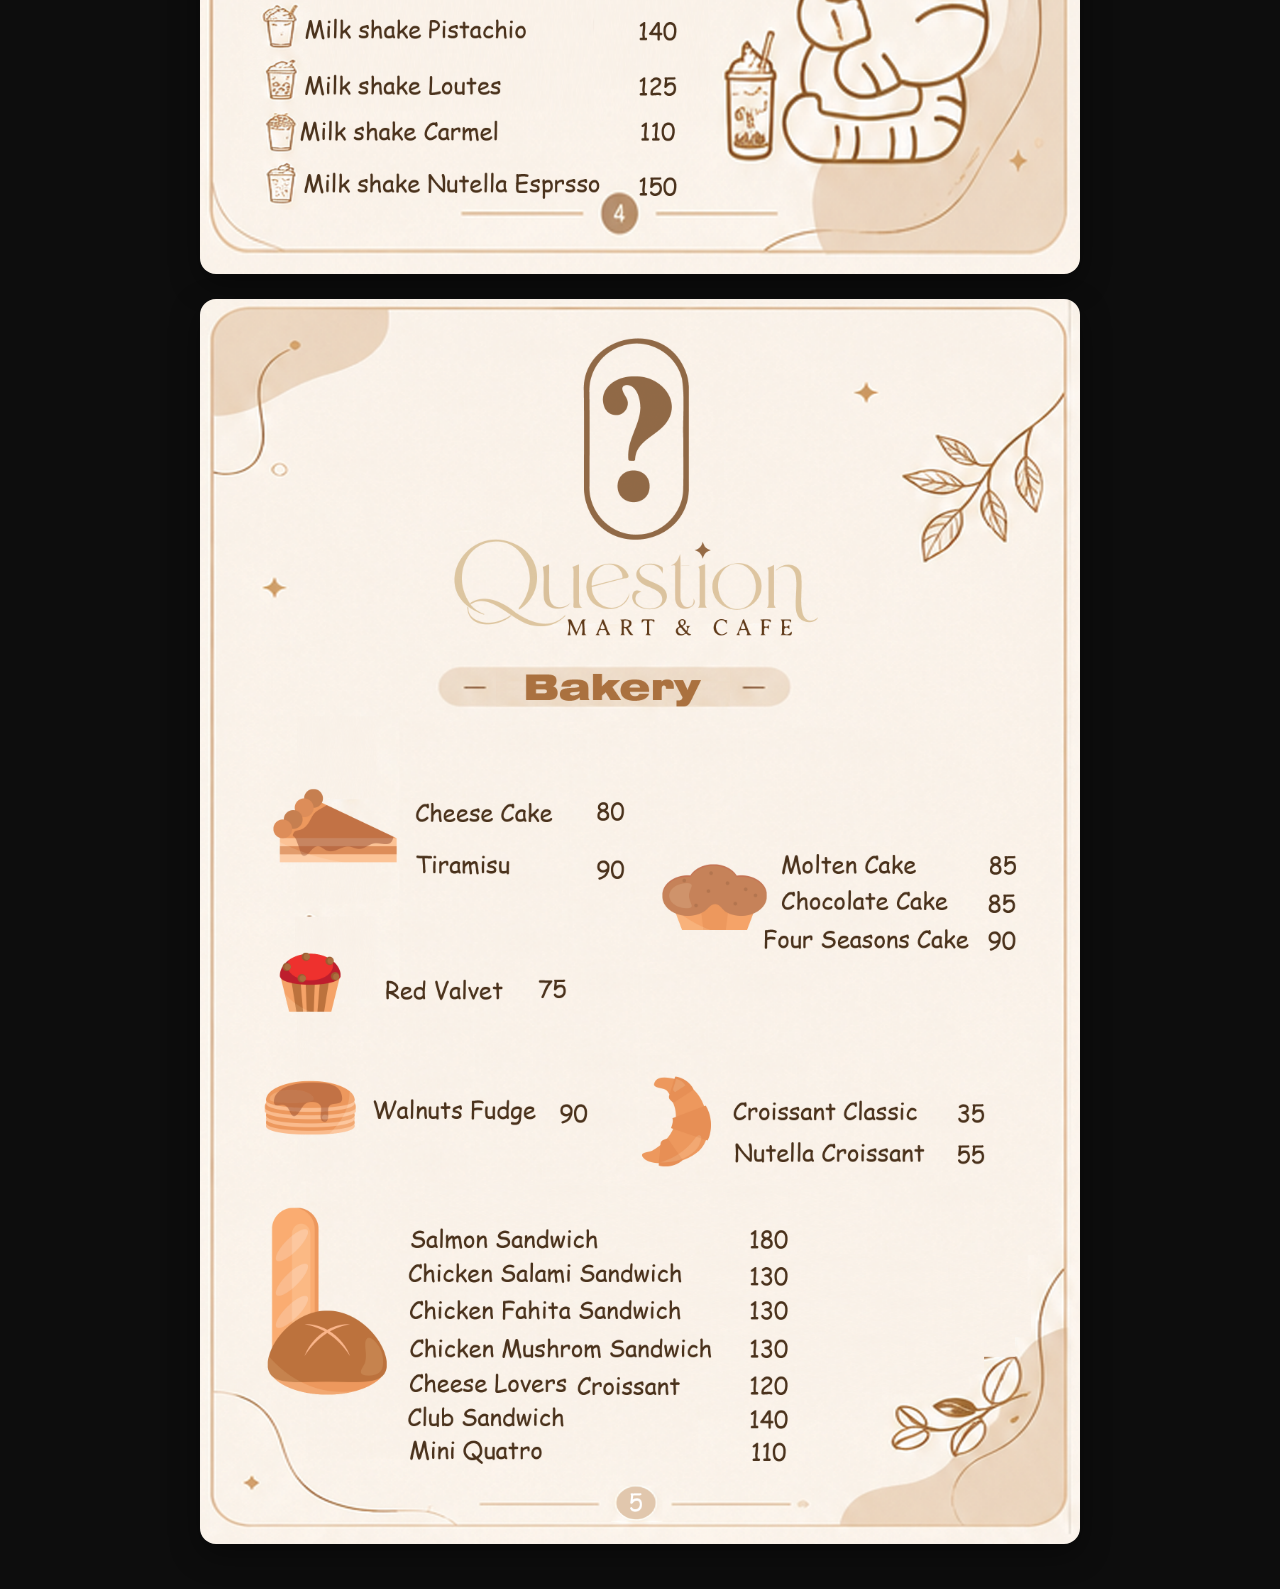
==== commit f414453a: "Enable scrolling after loader is hidden" ====
--- a/index.html
+++ b/index.html
@@ -149,6 +149,8 @@
 
         setTimeout(function () {
             loader.style.display = 'none';
+              document.body.style.overflowY = 'auto';
+
         }, 400);
 
     }, 3000);
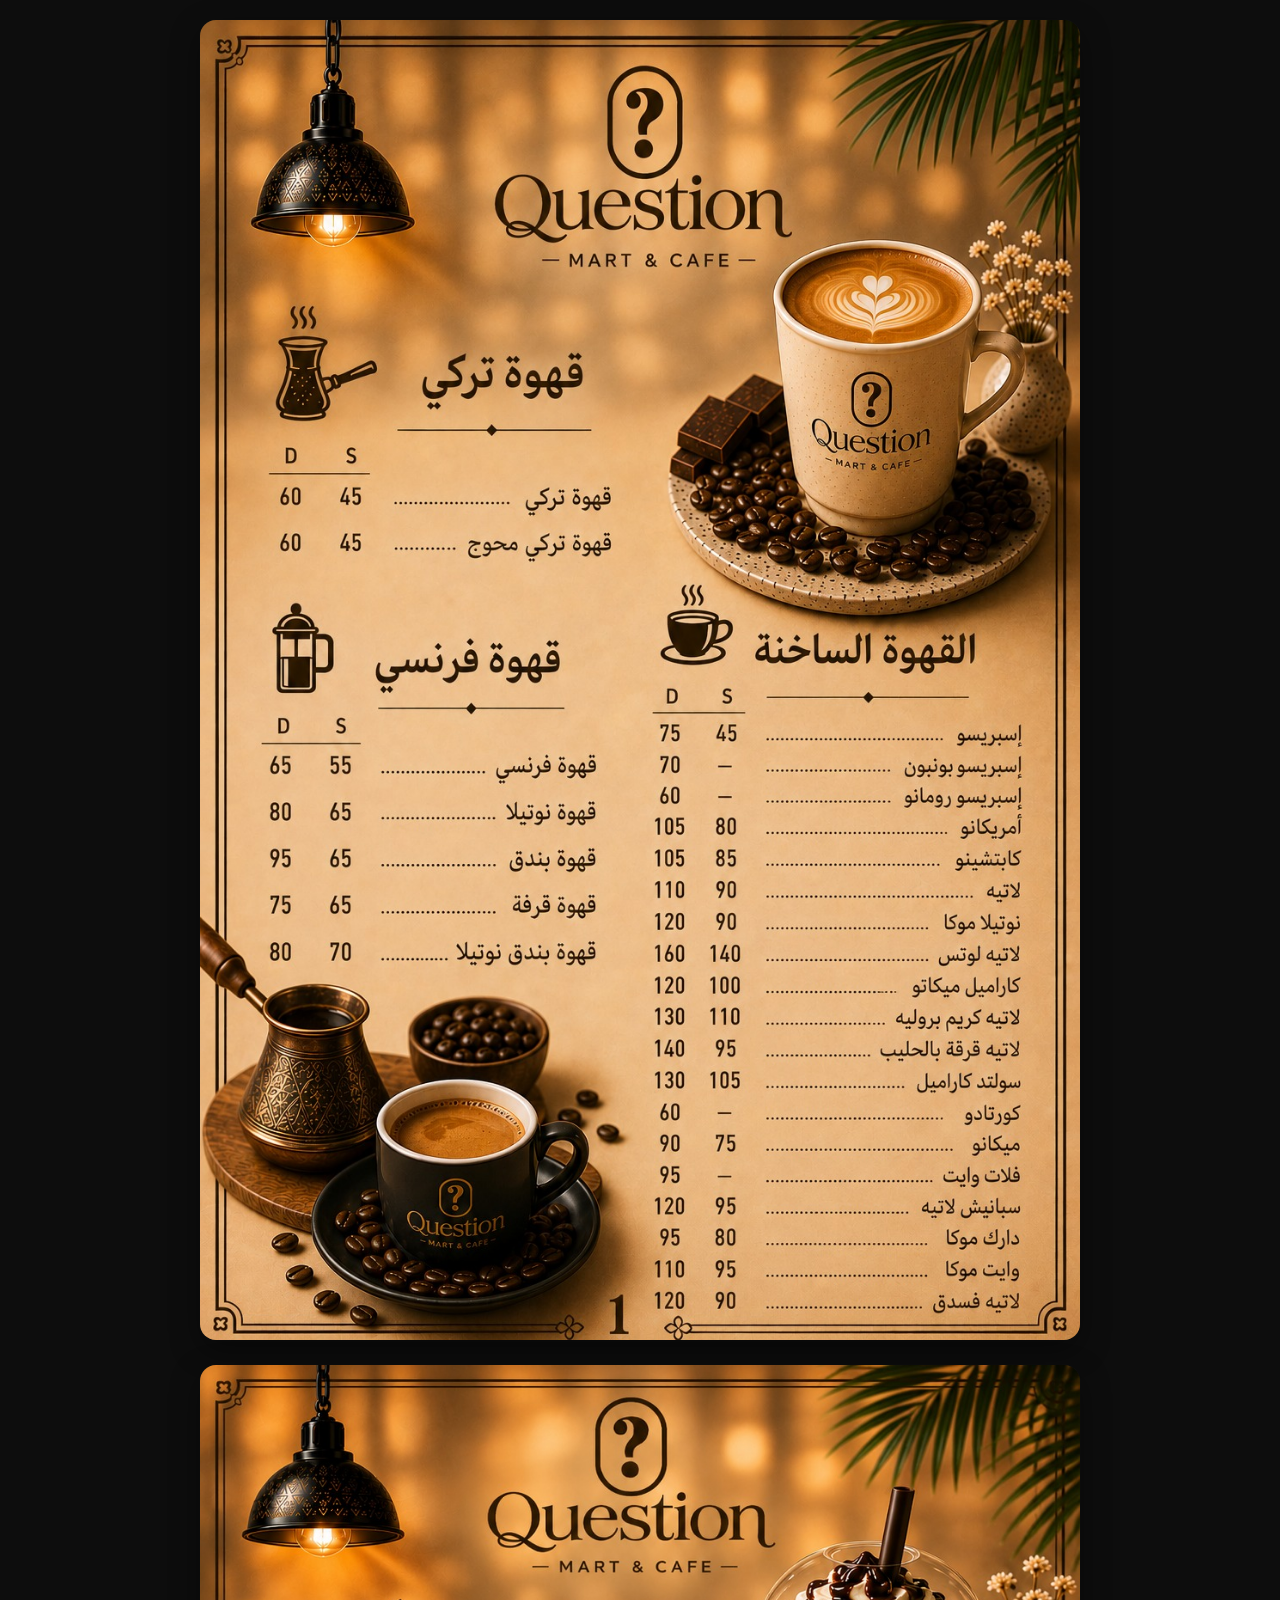
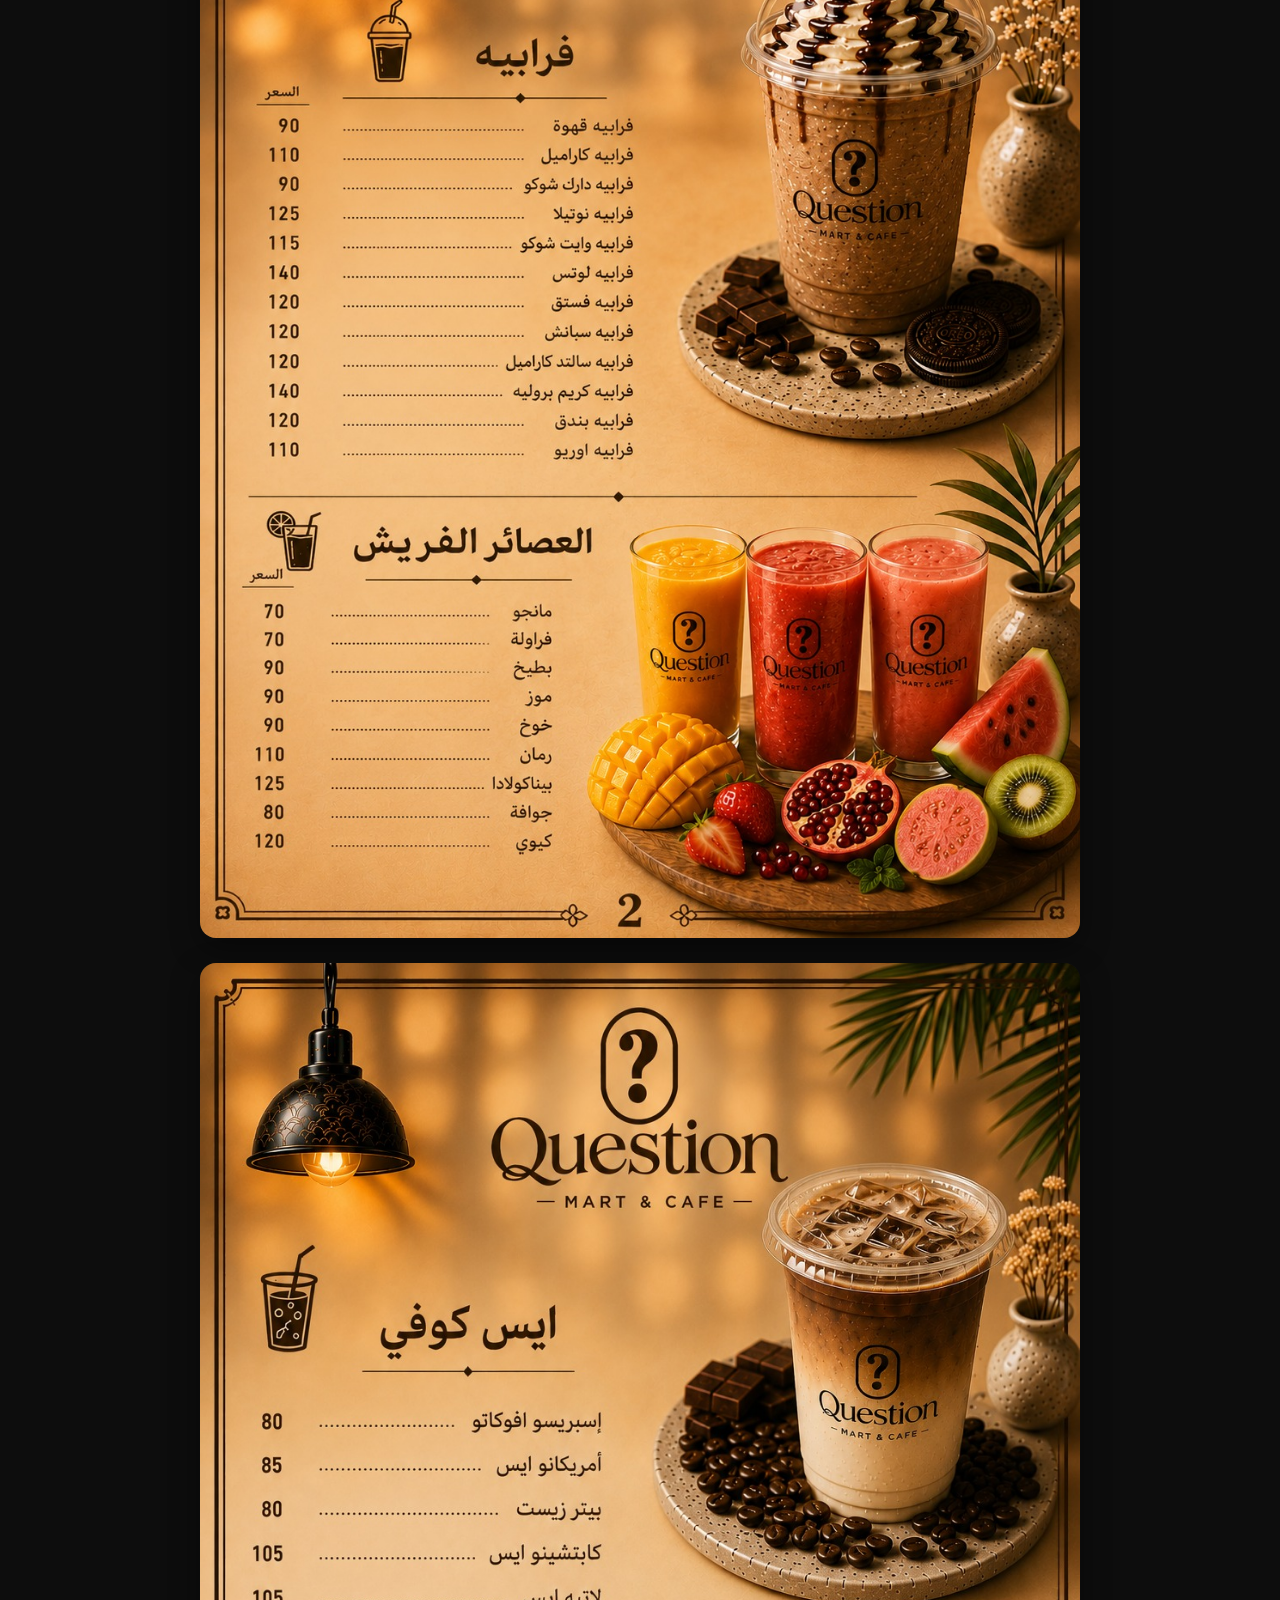
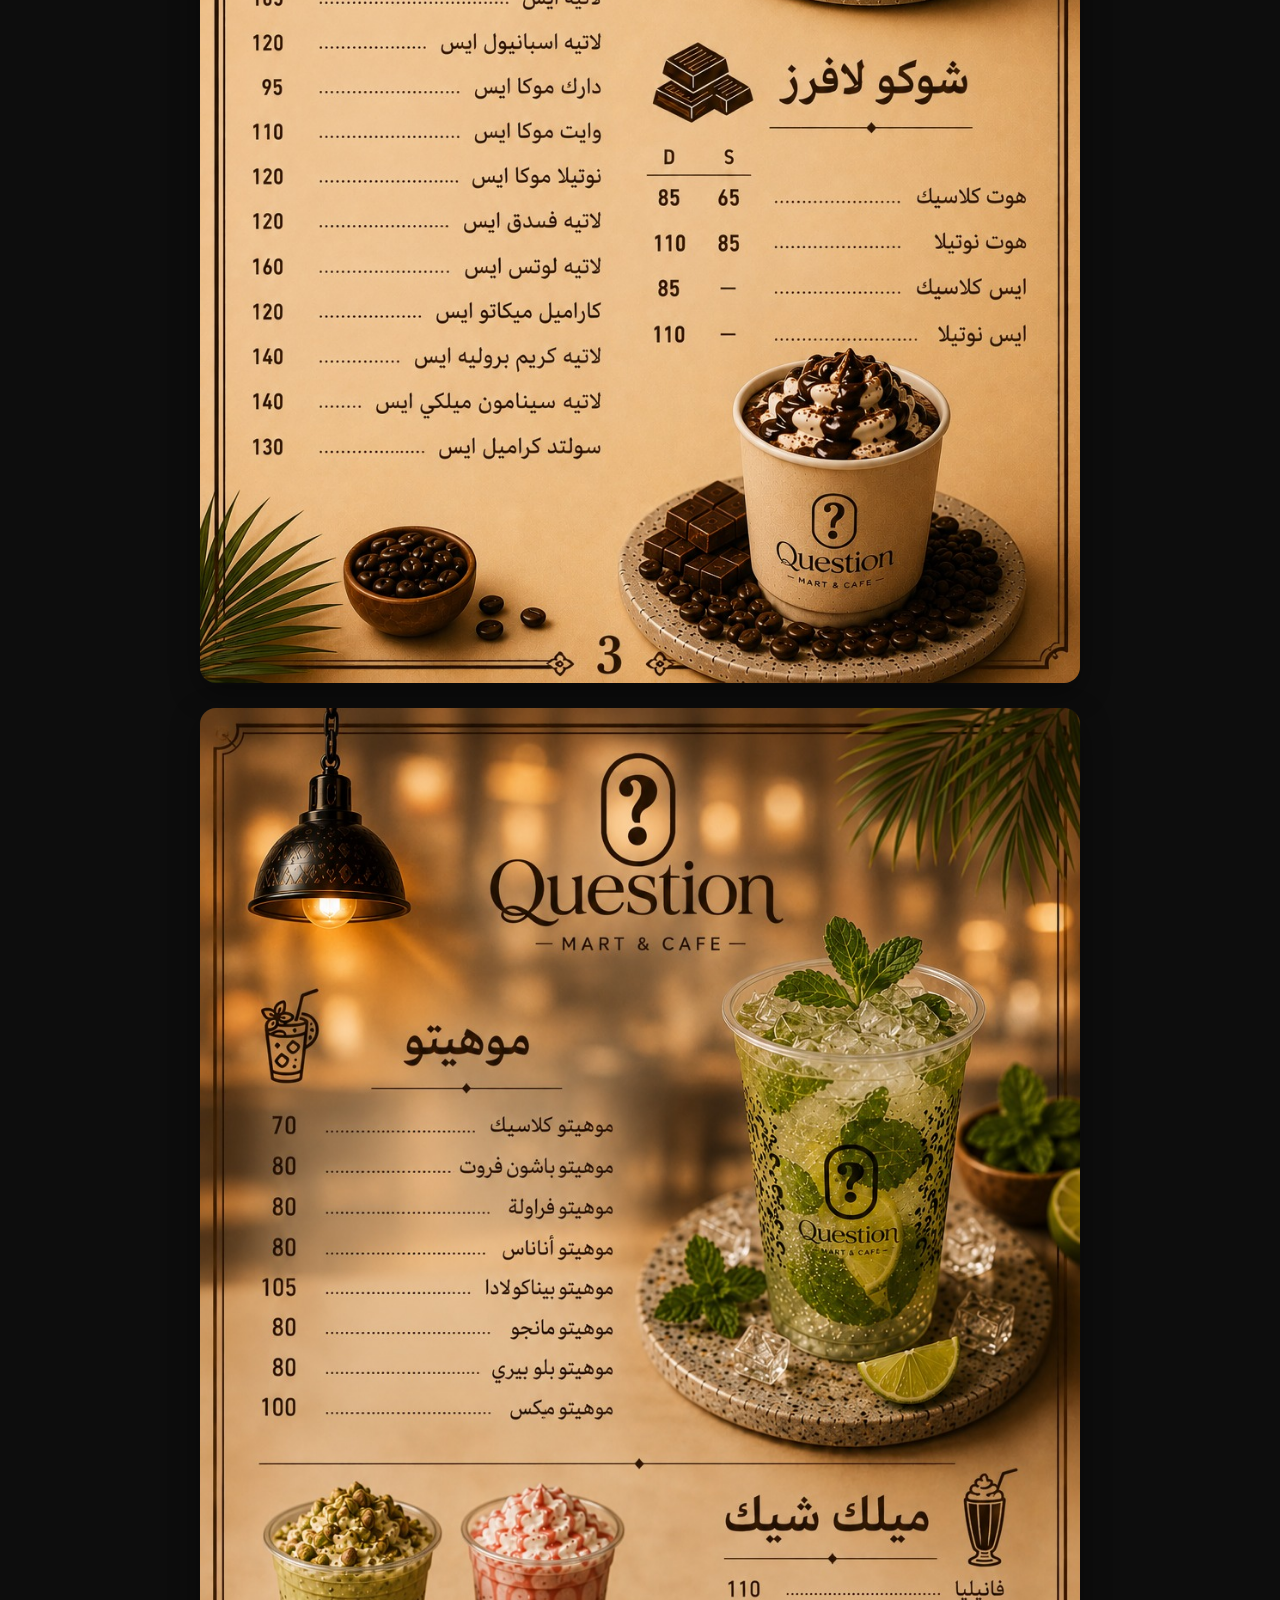
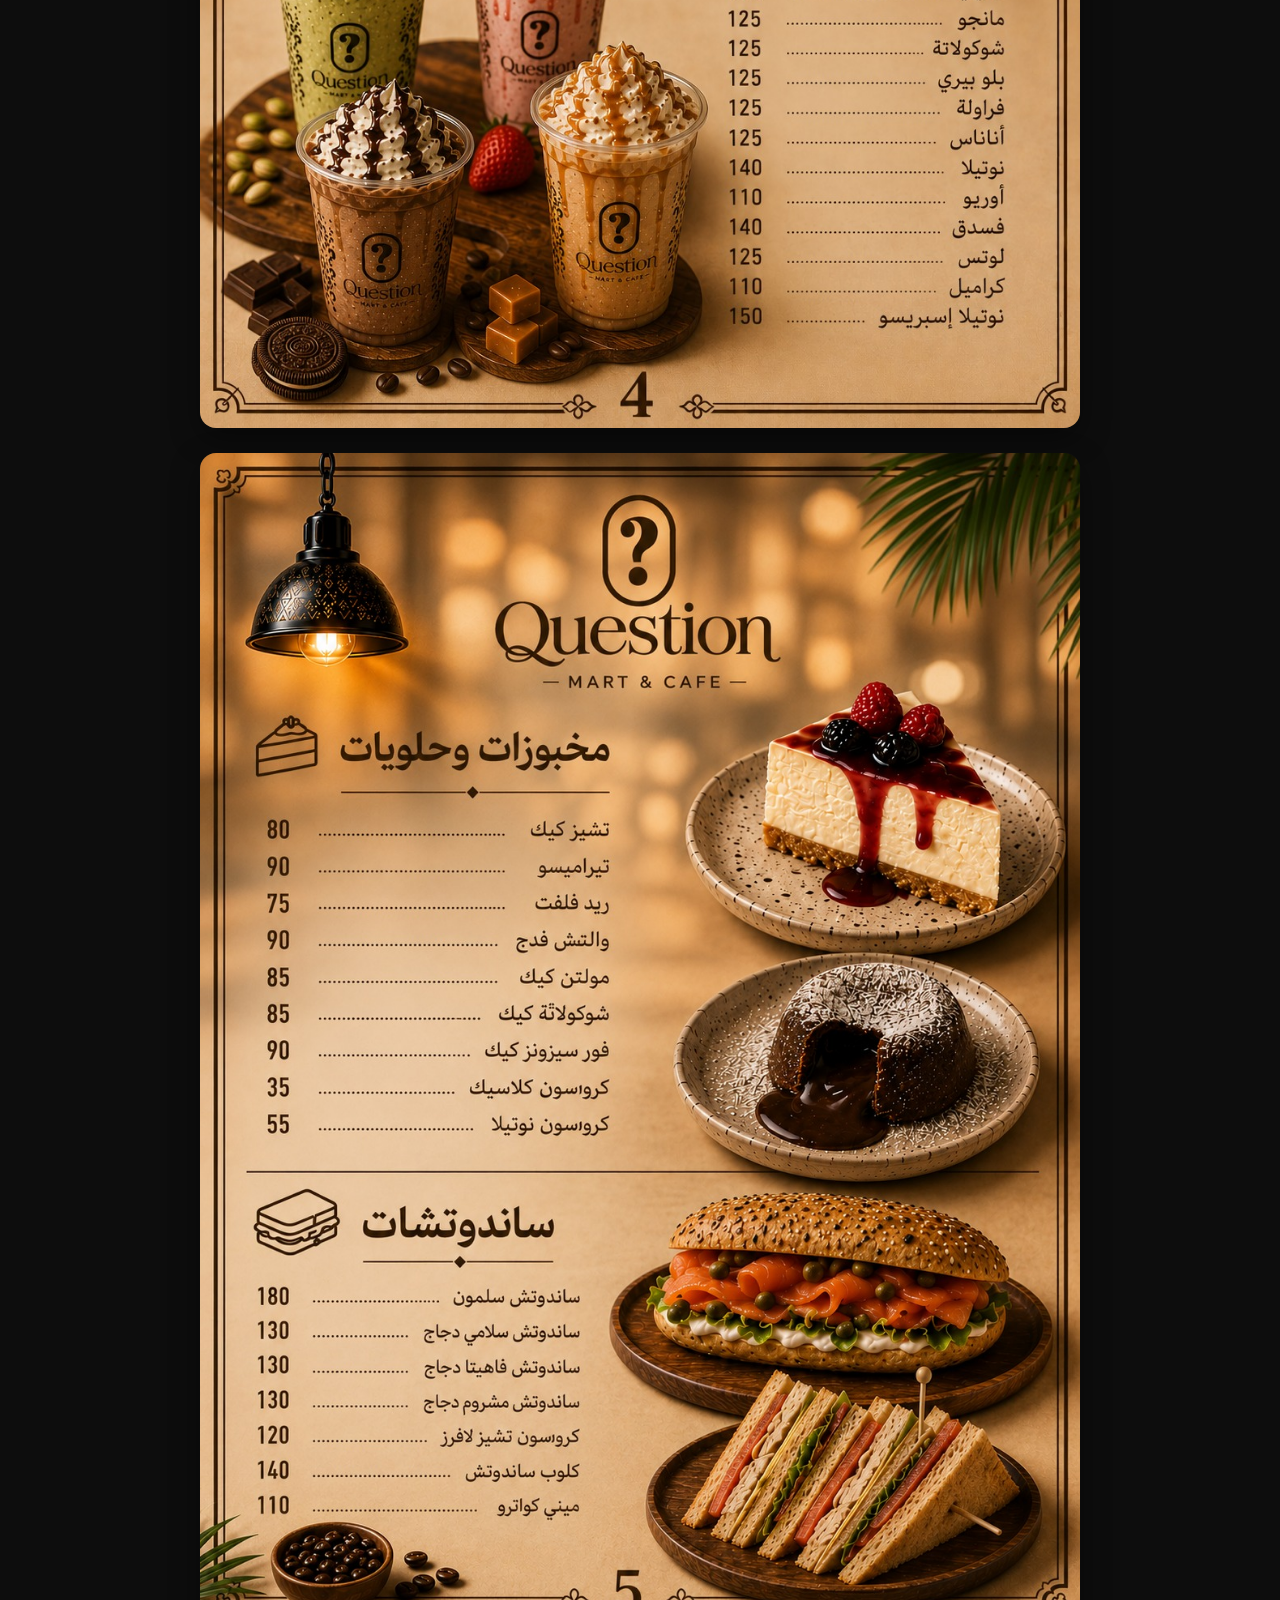
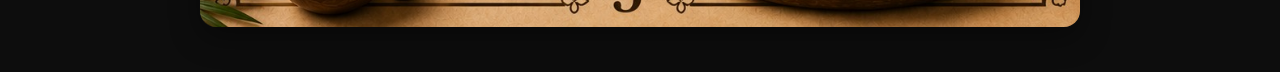
==== commit f875534d: "Update index.html" ====
--- a/index.html
+++ b/index.html
@@ -130,11 +130,11 @@
 
 <div class="menu-container">
 
- <img src="Menu-Page-1.png" alt="Menu Page 1" class="menu-page">
-  <img src="Menu-Page-2.png" alt="Menu Page 2" class="menu-page">
-  <img src="Menu-Page-3.png" alt="Menu Page 3" class="menu-page">
-  <img src="Menu-Page-4.png" alt="Menu Page 4" class="menu-page">
-  <img src="Menu-Page-5.png" alt="Menu Page 5" class="menu-page">
+ <img src="Menu-Page-1.jpeg" alt="Menu Page 1" class="menu-page">
+  <img src="Menu-Page-2.jpeg" alt="Menu Page 2" class="menu-page">
+  <img src="Menu-Page-3.jpeg" alt="Menu Page 3" class="menu-page">
+  <img src="Menu-Page-4.jpeg" alt="Menu Page 4" class="menu-page">
+  <img src="Menu-Page-5.jpeg" alt="Menu Page 5" class="menu-page">
 
 </div>
 
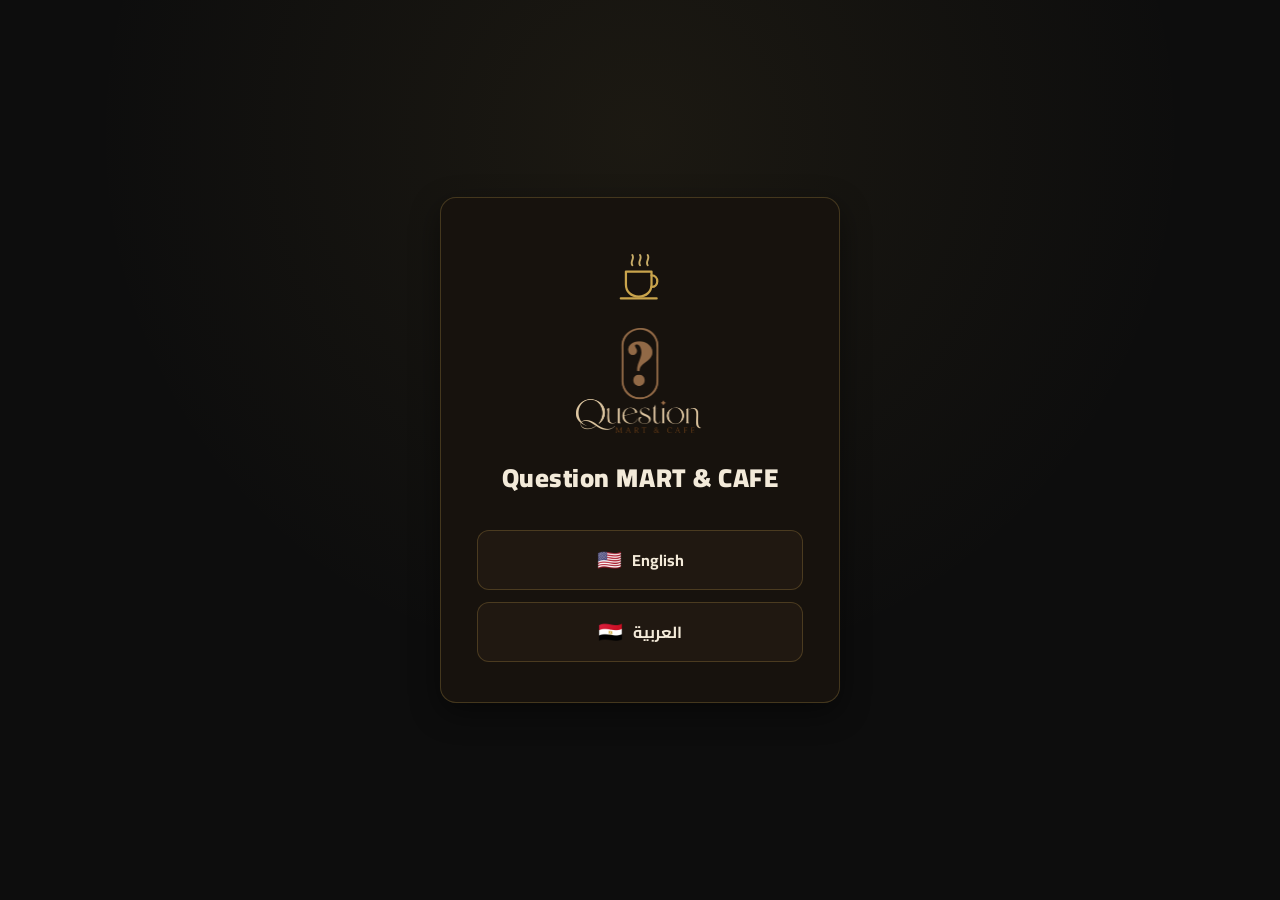
==== commit 50440c9f: "Add files via upload" ====
--- a/index.html
+++ b/index.html
@@ -5,158 +5,79 @@
   <meta name="viewport" content="width=device-width, initial-scale=1.0" />
   <title>Question MART & CAFE Menu</title>
 
+  <!-- Social preview tags (kept identical in meaning to the original site,
+       image URLs made absolute so link previews render correctly) -->
   <meta property="og:title" content="Question MART & CAFE" />
   <meta property="og:description" content="Check our full café menu online." />
-  <meta property="og:image" content="Logo.PNG" />
+  <meta property="og:image" content="https://mohd-adel.github.io/menu-site/images/logo/Logo.PNG" />
   <meta property="og:type" content="website" />
   <meta property="og:url" content="https://mohd-adel.github.io/menu-site/" />
 
   <meta name="twitter:card" content="summary_large_image" />
   <meta name="twitter:title" content="Question MART & CAFE" />
   <meta name="twitter:description" content="Check our full café menu online." />
-  <meta name="twitter:image" content="logo.png" />
+  <meta name="twitter:image" content="https://mohd-adel.github.io/menu-site/images/logo/Logo.PNG" />
 
-  <style>
-    * {
-      margin: 0;
-      padding: 0;
-      box-sizing: border-box;
-    }
+  <!-- Cairo: one typeface that natively supports both Latin and Arabic —
+       used everywhere on this page so English and Arabic feel like one identity.
+       Inter is the utility face for the small print. -->
+  <link rel="preconnect" href="https://fonts.googleapis.com" />
+  <link rel="preconnect" href="https://fonts.gstatic.com" crossorigin />
+  <link
+    href="https://fonts.googleapis.com/css2?family=Cairo:wght@600;700;900&family=Inter:wght@400;500&display=swap"
+    rel="stylesheet"
+  />
 
-    body {
-      width: 100%;
-      height: 100vh;
-      overflow: hidden;
-    background:#0d0d0d;
-      font-family: Arial, sans-serif;
-    }
+  <link rel="stylesheet" href="style.css" />
+</head>
+<body class="lang-select">
 
-    .loader {
-      position: fixed;
-      inset: 0;
-      background: #111;
-      display: flex;
-      flex-direction: column;
-      align-items: center;
-      justify-content: center;
-      z-index: 9999;
-      transition: opacity 0.4s ease;
-    }
+  <main class="select-screen">
+    <div class="select-card">
 
-    .loader img {
-      width: 120px;
-      margin-bottom: 25px;
-    }
+      <!-- Signature element: a simple brass cup-and-steam mark.
+           Steam gently drifts on load; respects reduced-motion. -->
+      <svg class="brand-mark" viewBox="0 0 100 100" aria-hidden="true">
+        <path class="steam steam-1" d="M38 30 C34 24, 42 20, 38 14" />
+        <path class="steam steam-2" d="M50 30 C46 24, 54 20, 50 14" />
+        <path class="steam steam-3" d="M62 30 C58 24, 66 20, 62 14" />
+        <path class="cup" d="M28 40 H68 V60 C68 71, 60 79, 48 79 C36 79, 28 71, 28 60 Z" />
+        <path class="handle" d="M68 46 C80 46, 80 64, 68 64" />
+        <line class="saucer" x1="20" y1="82" x2="76" y2="82" />
+      </svg>
 
-    .spinner {
-      width: 50px;
-      height: 50px;
-      border: 4px solid rgba(255,255,255,0.2);
-      border-top: 4px solid #fff;
-      border-radius: 50%;
-      animation: spin 1s linear infinite;
-    }
+      <img class="logo" src="images/logo/Logo.PNG" alt="Question MART & CAFE logo" />
 
-    .menu-container{
-    width:100%;
-    max-width:900px;
-    margin:auto;
-    padding:20px 10px;
-}
+      <h1 class="cafe-name">Question MART &amp; CAFE</h1>
 
-.menu-page{
-    width:100%;
-    display:block;
-    margin:0 auto 25px;
-    border-radius:16px;
-    box-shadow:
-        0 10px 30px rgba(0,0,0,.4),
-        0 0 1px rgba(255,255,255,.1);
-}
+      <!-- Language choice: this is the entire job of this page -->
+      <div class="lang-buttons" role="group" aria-label="Choose your language / اختر لغتك">
+        <button type="button" class="lang-btn" data-lang="en">
+          <span class="flag" aria-hidden="true">🇺🇸</span>
+          <span class="lang-label">English</span>
+        </button>
 
-    @keyframes spin {
-      0% {
-        transform: rotate(0deg);
-      }
-      100% {
-        transform: rotate(360deg);
-      }
-    }
+        <button type="button" class="lang-btn" data-lang="ar">
+          <span class="flag" aria-hidden="true">🇪🇬</span>
+          <span class="lang-label" dir="rtl">العربية</span>
+        </button>
+      </div>
 
-    .pdf-container {
-      width: 100%;
-      height: 100vh;
-    }
+    </div>
+  </main>
 
-    embed {
-      width: 100%;
-      height: 100%;
-      border: none;
-    }
-
-    .top-bar {
-      position: fixed;
-      top: 15px;
-      right: 15px;
-      z-index: 1000;
-    }
-
-    .upload-btn {
-      background: #ffffff;
-      color: #000;
-      border: none;
-      padding: 10px 16px;
-      border-radius: 10px;
-      cursor: pointer;
-      font-size: 14px;
-      font-weight: bold;
-    }
-
-    .upload-btn:hover {
-      opacity: 0.9;
-    }
-
-    input {
-      display: none;
-    }
-  </style>
-</head>
-<body>
-
-<div class="loader" id="loader">
-    <img src="Logo.PNG" alt="Question MART & CAFE">
-    <div class="spinner"></div>
-</div>
-
-<div class="menu-container">
-
- <img src="Menu-Page-1.jpeg" alt="Menu Page 1" class="menu-page">
-  <img src="Menu-Page-2.jpeg" alt="Menu Page 2" class="menu-page">
-  <img src="Menu-Page-3.jpeg" alt="Menu Page 3" class="menu-page">
-  <img src="Menu-Page-4.jpeg" alt="Menu Page 4" class="menu-page">
-  <img src="Menu-Page-5.jpeg" alt="Menu Page 5" class="menu-page">
-
-</div>
-
-<script>
-window.onload = function () {
-
-    setTimeout(function () {
-
-        const loader = document.getElementById('loader');
-
-        loader.style.opacity = '0';
-
-        setTimeout(function () {
-            loader.style.display = 'none';
-              document.body.style.overflowY = 'auto';
-
-        }, 400);
-
-    }, 3000);
-
-};
-</script>
+  <script>
+    // Language selection: store the choice, then hand off to menu.html.
+    // menu.html reads this same key ('menuLang') to decide which
+    // image folder to render.
+    document.querySelectorAll('.lang-btn').forEach(function (btn) {
+      btn.addEventListener('click', function () {
+        var chosenLang = btn.getAttribute('data-lang'); // 'en' or 'ar'
+        localStorage.setItem('menuLang', chosenLang);
+        window.location.href = 'menu.html';
+      });
+    });
+  </script>
 
 </body>
-</html>
+</html>
--- a/style.css
+++ b/style.css
@@ -0,0 +1,335 @@
+/* =========================================================
+   Question MART & CAFE — shared stylesheet
+   Used by both index.html (language select) and menu.html
+   ========================================================= */
+
+/* ---------- Design tokens ---------- */
+:root {
+  /* Colors: espresso-dark background, warm brass accent, cream text.
+     Chosen to feel like a coffee shop at night rather than a generic
+     dark-mode dashboard. */
+  --bg: #0d0d0d;
+  --surface: #17120d;
+  --surface-2: #201811;
+  --border: rgba(201, 164, 76, 0.25);
+  --gold: #c9a44c;
+  --gold-bright: #e8c878;
+  --cream: #f3ead9;
+  --muted: #9c8f7a;
+
+  /* Type: Cairo (display) supports Arabic + Latin natively — one
+     typeface carries both languages of the brand. Inter is the
+     utility face for small print. */
+  --font-display: "Cairo", "Inter", sans-serif;
+  --font-body: "Inter", "Cairo", sans-serif;
+
+  --radius: 16px;
+  --shadow-soft: 0 10px 30px rgba(0, 0, 0, 0.45), 0 0 1px rgba(255, 255, 255, 0.08);
+}
+
+/* ---------- Reset ---------- */
+* {
+  margin: 0;
+  padding: 0;
+  box-sizing: border-box;
+}
+
+html,
+body {
+  background: var(--bg);
+  color: var(--cream);
+  font-family: var(--font-body);
+  width: 100%;
+  min-height: 100vh;
+}
+
+img {
+  display: block;
+  max-width: 100%;
+}
+
+button {
+  font-family: inherit;
+  cursor: pointer;
+}
+
+/* =========================================================
+   Loader (shared by menu.html)
+   ========================================================= */
+.loader {
+  position: fixed;
+  inset: 0;
+  background: var(--bg);
+  display: flex;
+  flex-direction: column;
+  align-items: center;
+  justify-content: center;
+  gap: 18px;
+  z-index: 9999;
+  transition: opacity 0.4s ease;
+}
+
+.loader-logo {
+  width: 96px;
+  border-radius: 12px;
+}
+
+.spinner {
+  width: 46px;
+  height: 46px;
+  border: 4px solid rgba(201, 164, 76, 0.2);
+  border-top: 4px solid var(--gold);
+  border-radius: 50%;
+  animation: spin 1s linear infinite;
+}
+
+.loader-text {
+  font-size: 13px;
+  letter-spacing: 0.04em;
+  color: var(--muted);
+}
+
+@keyframes spin {
+  to {
+    transform: rotate(360deg);
+  }
+}
+
+/* =========================================================
+   Language select screen (index.html)
+   ========================================================= */
+.select-screen {
+  min-height: 100vh;
+  display: flex;
+  align-items: center;
+  justify-content: center;
+  padding: 32px 20px;
+  /* subtle warm vignette so the flat black isn't completely dead */
+  background:
+    radial-gradient(circle at 50% 15%, rgba(201, 164, 76, 0.08), transparent 55%),
+    var(--bg);
+}
+
+.select-card {
+  width: 100%;
+  max-width: 400px;
+  background: var(--surface);
+  border: 1px solid var(--border);
+  border-radius: var(--radius);
+  box-shadow: var(--shadow-soft);
+  padding: 40px 28px 32px;
+  text-align: center;
+}
+
+/* Signature brand mark: brass cup with drifting steam */
+.brand-mark {
+  width: 64px;
+  height: 64px;
+  margin: 0 auto 14px;
+  overflow: visible;
+}
+
+.brand-mark .cup,
+.brand-mark .handle,
+.brand-mark .saucer {
+  fill: none;
+  stroke: var(--gold);
+  stroke-width: 3.5;
+  stroke-linecap: round;
+  stroke-linejoin: round;
+}
+
+.brand-mark .steam {
+  fill: none;
+  stroke: var(--gold-bright);
+  stroke-width: 3;
+  stroke-linecap: round;
+  opacity: 0.85;
+  transform-origin: center;
+  animation: drift 3.2s ease-in-out infinite;
+}
+
+.brand-mark .steam-2 {
+  animation-delay: 0.4s;
+}
+
+.brand-mark .steam-3 {
+  animation-delay: 0.8s;
+}
+
+@keyframes drift {
+  0%,
+  100% {
+    transform: translateY(0);
+    opacity: 0.85;
+  }
+  50% {
+    transform: translateY(-4px);
+    opacity: 0.4;
+  }
+}
+
+.logo {
+  width: 128px;
+  margin: 0 auto 20px;
+  border-radius: 14px;
+}
+
+.cafe-name {
+  font-family: var(--font-display);
+  font-weight: 900;
+  font-size: 22px;
+  letter-spacing: 0.02em;
+  color: var(--cream);
+  margin-bottom: 28px;
+}
+
+.lang-buttons {
+  display: flex;
+  flex-direction: column;
+  gap: 12px;
+}
+
+.lang-btn {
+  display: flex;
+  align-items: center;
+  justify-content: center;
+  gap: 10px;
+  width: 100%;
+  padding: 14px 18px;
+  background: var(--surface-2);
+  border: 1px solid var(--border);
+  border-radius: 12px;
+  color: var(--cream);
+  font-family: var(--font-display);
+  font-weight: 700;
+  font-size: 16px;
+  transition: border-color 0.2s ease, background 0.2s ease, transform 0.15s ease;
+}
+
+.lang-btn:hover,
+.lang-btn:focus-visible {
+  border-color: var(--gold);
+  background: #261c12;
+  transform: translateY(-1px);
+}
+
+.lang-btn:focus-visible {
+  outline: 2px solid var(--gold-bright);
+  outline-offset: 2px;
+}
+
+.lang-btn:active {
+  transform: translateY(0);
+}
+
+.flag {
+  font-size: 20px;
+  line-height: 1;
+}
+
+/* =========================================================
+   Menu page (menu.html)
+   ========================================================= */
+.menu-page-body {
+  overflow-x: hidden;
+}
+
+.home-link {
+  position: fixed;
+  top: 14px;
+  left: 14px;
+  z-index: 1000;
+}
+
+.home-logo {
+  width: 38px;
+  height: 38px;
+  border-radius: 8px;
+  border: 1px solid var(--border);
+  box-shadow: var(--shadow-soft);
+}
+
+.top-bar {
+  position: fixed;
+  top: 14px;
+  right: 14px;
+  z-index: 1000;
+}
+
+.lang-switch-btn {
+  background: var(--surface);
+  color: var(--cream);
+  border: 1px solid var(--border);
+  padding: 10px 16px;
+  border-radius: 10px;
+  font-size: 13px;
+  font-weight: 700;
+  font-family: var(--font-display);
+  box-shadow: var(--shadow-soft);
+  transition: border-color 0.2s ease, transform 0.15s ease;
+}
+
+.lang-switch-btn:hover,
+.lang-switch-btn:focus-visible {
+  border-color: var(--gold);
+  transform: translateY(-1px);
+}
+
+.menu-container {
+  width: 100%;
+  max-width: 900px;
+  margin: 0 auto;
+  padding: 70px 10px 30px;
+  /* fades in once images are ready; toggled from menu.js */
+  opacity: 0;
+  transition: opacity 0.35s ease;
+}
+
+.menu-container.is-visible {
+  opacity: 1;
+}
+
+.menu-page-img {
+  width: 100%;
+  display: block;
+  margin: 0 auto 25px;
+  border-radius: var(--radius);
+  box-shadow: var(--shadow-soft);
+  background: var(--surface); /* placeholder color while decoding */
+}
+
+/* Right-to-left tweaks when Arabic is active */
+html[dir="rtl"] .home-link {
+  left: auto;
+  right: 14px;
+}
+
+html[dir="rtl"] .top-bar {
+  right: auto;
+  left: 14px;
+}
+
+/* ---------- Reduced motion ---------- */
+@media (prefers-reduced-motion: reduce) {
+  .spinner,
+  .brand-mark .steam {
+    animation: none;
+  }
+  .lang-btn,
+  .lang-switch-btn,
+  .menu-container {
+    transition: none;
+  }
+}
+
+/* ---------- Slightly larger screens ---------- */
+@media (min-width: 480px) {
+  .select-card {
+    padding: 48px 36px 40px;
+  }
+
+  .cafe-name {
+    font-size: 26px;
+  }
+}
